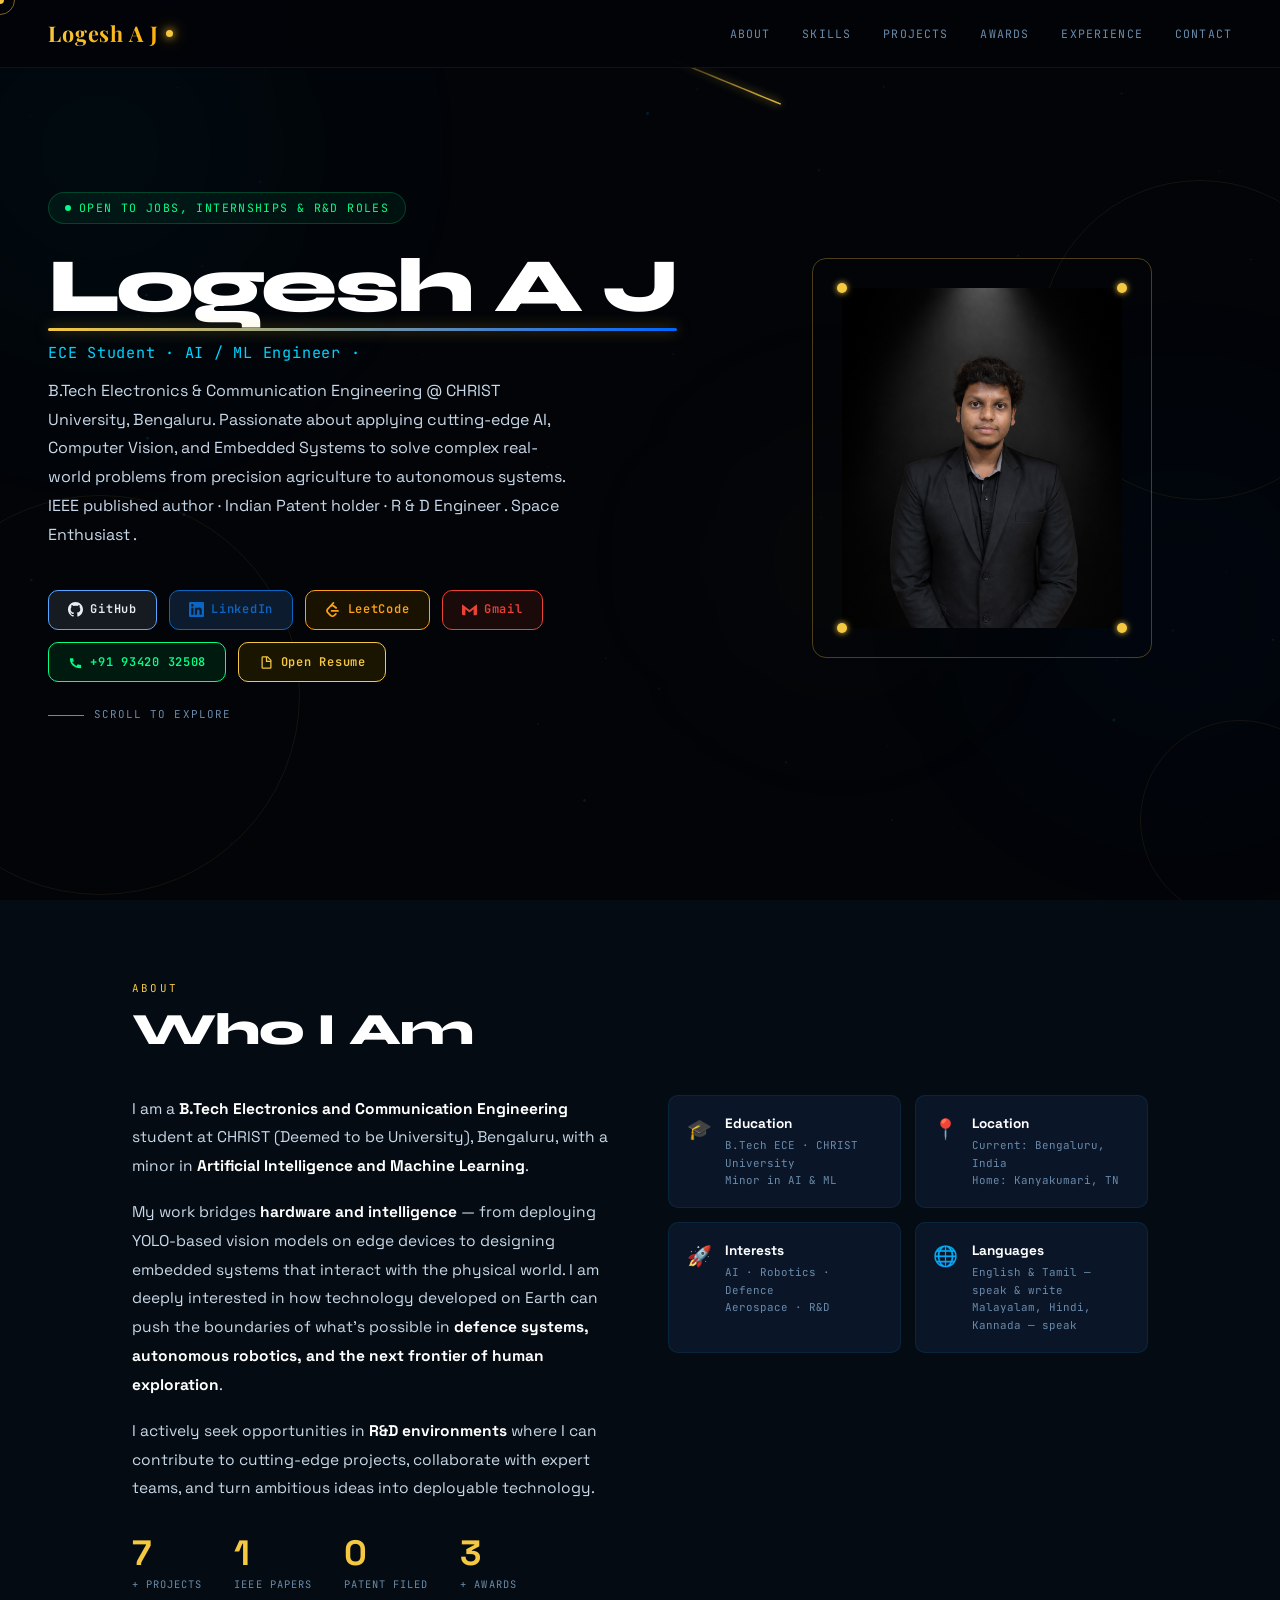
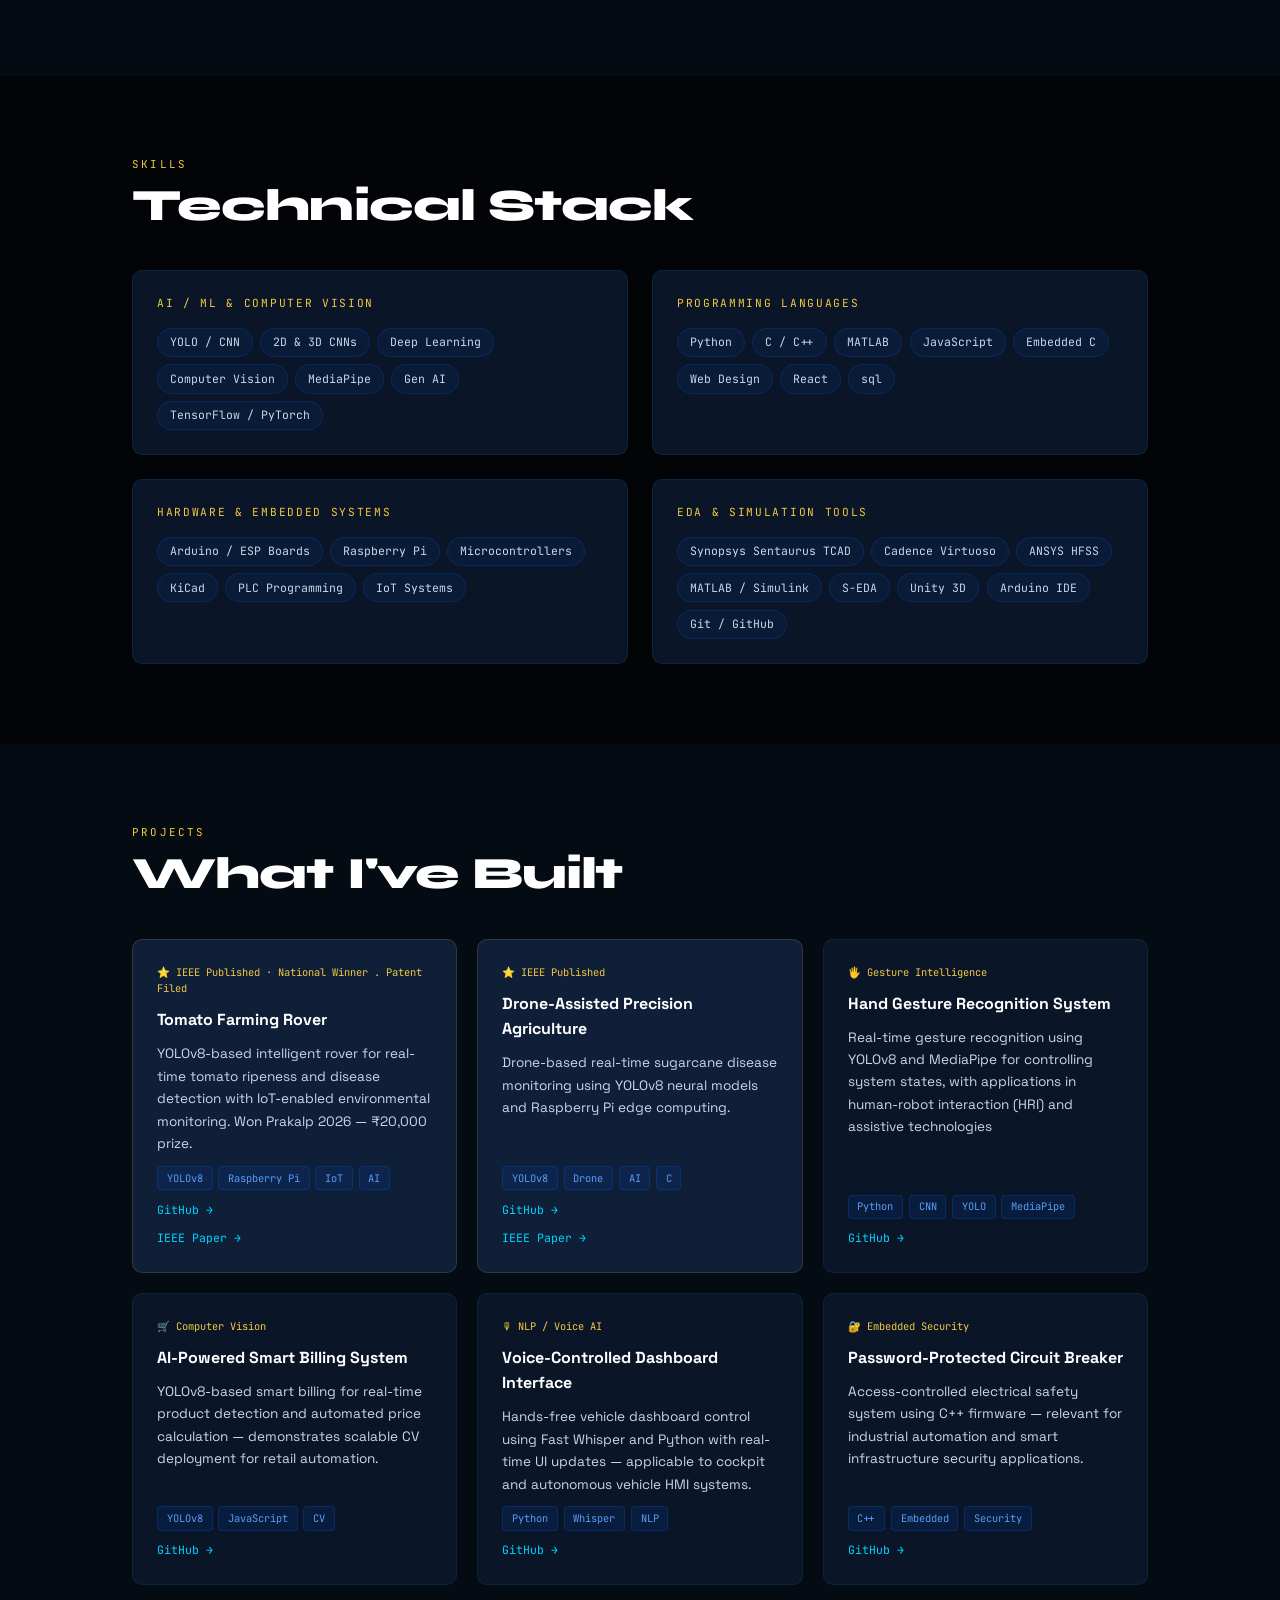
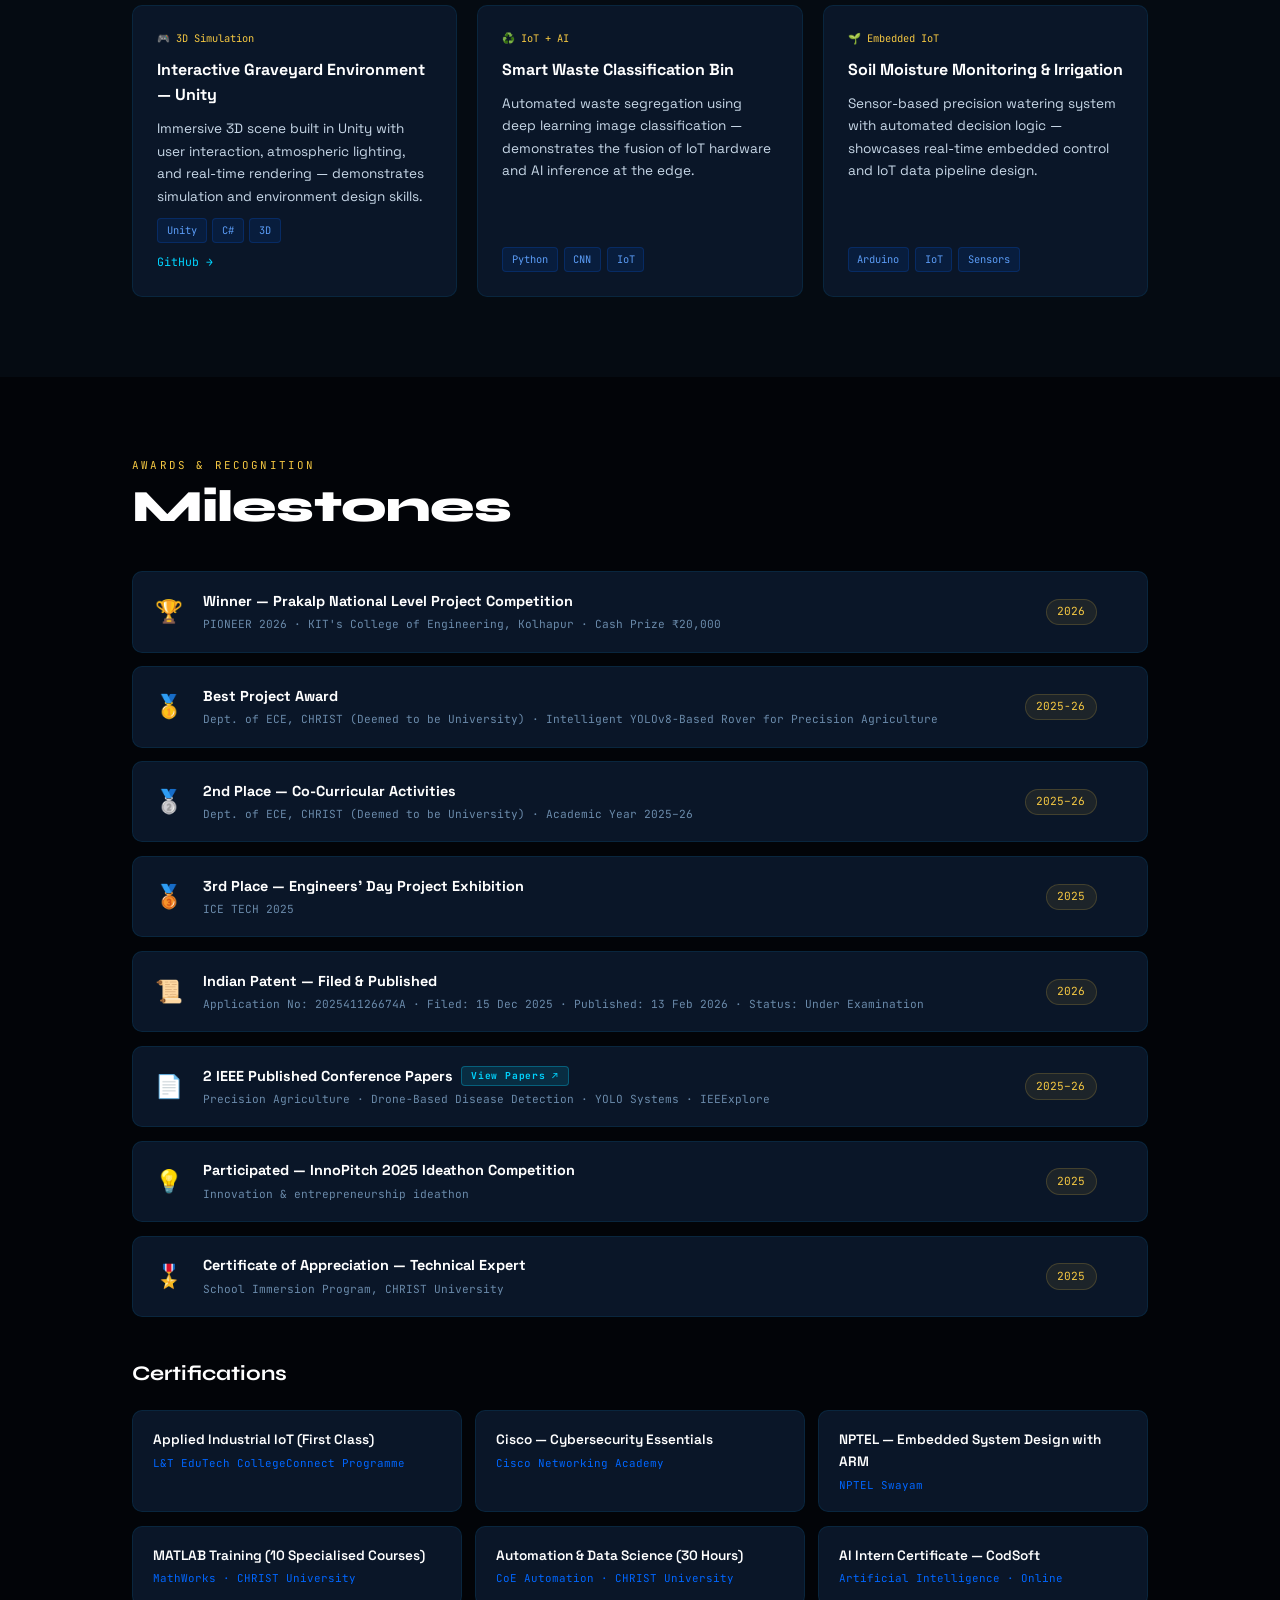
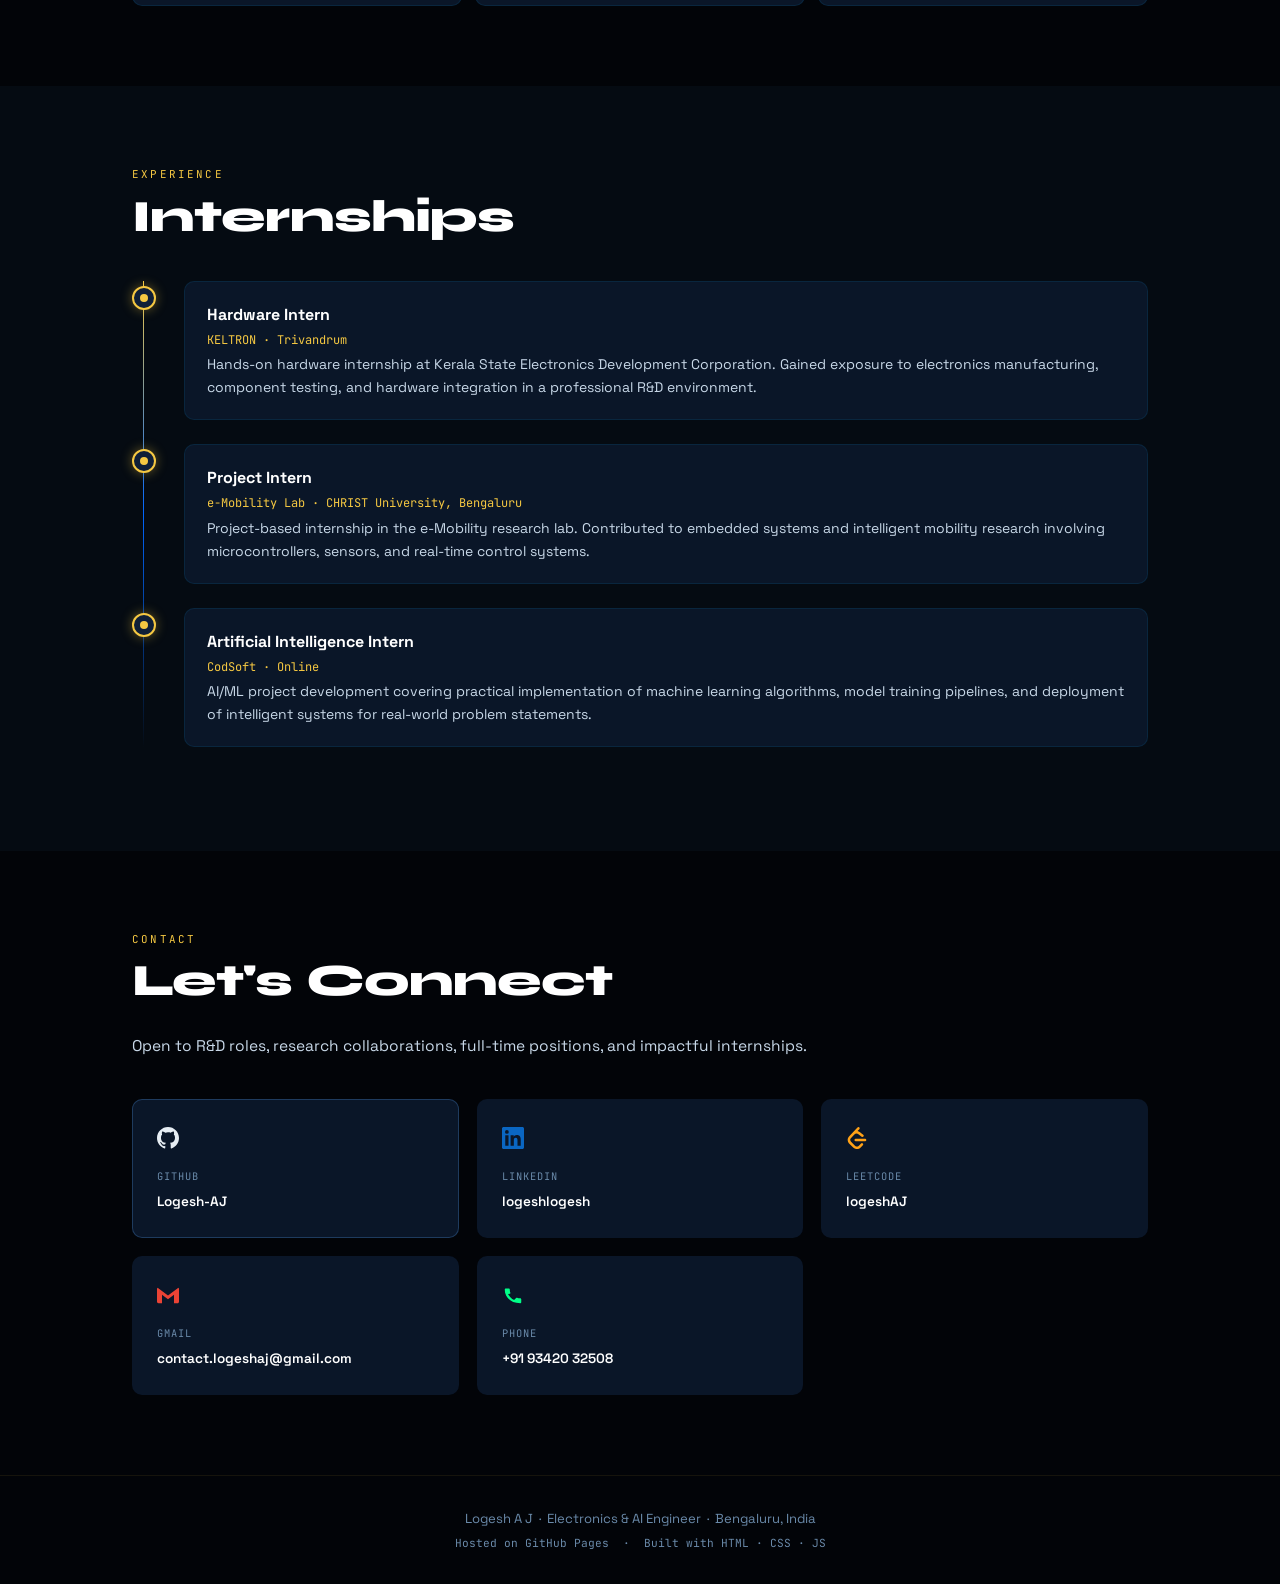
==== portfolio/index.html @ d67936a2 "Add files via upload" ====
<!DOCTYPE html>
<html lang="en">
<head>
  <meta charset="UTF-8" />
  <meta name="viewport" content="width=device-width, initial-scale=1.0"/>
  <title>Logesh A J — ECE &amp; AI Engineer</title>
  <meta name="description" content="Portfolio of Logesh A J — ECE Student, AI/ML Engineer, IEEE Published Author, Patent Holder. Specialising in Computer Vision, Edge AI, Embedded Systems, and R&D.">

  <!-- Fonts -->
  <link rel="preconnect" href="https://fonts.googleapis.com">
  <link href="https://fonts.googleapis.com/css2?family=Playfair+Display:wght@700;800&family=Syne:wght@400;600;700;800;900&family=Space+Grotesk:wght@300;400;500;600;700&family=JetBrains+Mono:wght@400;500;700&display=swap" rel="stylesheet">

  <!-- Stylesheet -->
  <link rel="stylesheet" href="css/style.css">
</head>
<body>

<!-- Scroll Progress -->
<div id="scrollBar"></div>

<!-- Custom cursor -->
<div class="cursor" id="cur"></div>
<div class="cursor-ring" id="ring"></div>

<!-- Ambient star canvas -->
<canvas id="starCanvas"></canvas>
<!-- Network particle canvas -->
<canvas id="bgCanvas"></canvas>

<!-- Floating glow orbs -->
<div class="glow-orb orb-1"></div>
<div class="glow-orb orb-2"></div>
<div class="glow-orb orb-3"></div>

<!-- ============================================================
     IEEE PAPERS MODAL
     ============================================================ -->
<div class="modal-overlay" id="ieeeModal" role="dialog" aria-modal="true">
  <div class="modal-box">
    <div class="modal-header">
      <span class="modal-title">📄 IEEE Conference Papers</span>
      <button class="modal-close" id="modalClose" aria-label="Close">✕</button>
    </div>

    <a class="paper-card" href="https://ieeexplore.ieee.org/document/11416660" target="_blank" rel="noopener">
      <div class="paper-num">Paper 01 · 2026 · IEEE Conference</div>
      <div class="paper-name">Intelligent YOLOv8-Based Rover for Precision Agriculture: Tomato Ripeness and Disease Detection</div>
      <div class="paper-link">ieeexplore.ieee.org/document/11416660</div>
    </a>

    <a class="paper-card" href="https://ieeexplore.ieee.org/document/11296538/" target="_blank" rel="noopener">
      <div class="paper-num">Paper 02 · 2025 · IEEE Conference</div>
      <div class="paper-name">Precision Farming on Sugarcane: Drone-Based Disease Detection Using YOLOv8 Neural Models</div>
      <div class="paper-link">ieeexplore.ieee.org/document/11296538</div>
    </a>
  </div>
</div>

<!-- ============================================================
     NAVBAR
     ============================================================ -->
<nav class="nav" id="nav">
  <!-- Playfair Display logo with gold shimmer -->
  <div class="nav-brand">
    Logesh A J<span class="brand-dot"></span>
  </div>

  <ul class="nav-links" id="navLinks">
    <li><a href="#about">About</a></li>
    <li><a href="#skills">Skills</a></li>
    <li><a href="#projects">Projects</a></li>
    <li><a href="#achievements">Awards</a></li>
    <li><a href="#experience">Experience</a></li>
    <li><a href="#contact">Contact</a></li>
  </ul>

  <div class="hamburger" id="burger">
    <span></span><span></span><span></span>
  </div>
</nav>

<!-- ============================================================
     HERO  (no blank space — padding-top matches nav height)
     ============================================================ -->
<section class="hero" id="home">
  <div class="hero-content">

    <!-- Status: Jobs & Internships + R&D interest -->
    <div class="status-badge rv">
      <div class="status-dot"></div>
      Open to Jobs, Internships &amp; R&amp;D Roles
    </div>

    <h1 class="hero-name rv d1">
      <span class="hero-name-wrap">Logesh A J</span>
    </h1>

    <!-- Typing animation -->
    <div class="hero-title rv d2" id="heroTyped">ECE Student &nbsp;·&nbsp; AI / ML Engineer &nbsp;·&nbsp; Embedded Systems</div>

    <p class="hero-sub rv d2">
      B.Tech Electronics &amp; Communication Engineering @ CHRIST University, Bengaluru.
      Passionate about applying cutting-edge AI, Computer Vision, and Embedded Systems
      to solve complex real-world problems from precision agriculture to autonomous systems.
      IEEE published author · Indian Patent holder · R &amp D Engineer . Space Enthusiast .
    </p>

    <div class="hero-btns rv d3">
      <!-- GitHub -->
      <a href="https://github.com/Logesh-AJ" target="_blank" class="social-btn btn-github">
        <svg width="15" height="15" fill="currentColor" viewBox="0 0 24 24"><path d="M12 0C5.37 0 0 5.37 0 12c0 5.3 3.44 9.8 8.2 11.38.6.1.82-.26.82-.58v-2.04c-3.34.72-4.04-1.61-4.04-1.61-.55-1.39-1.34-1.76-1.34-1.76-1.09-.74.08-.73.08-.73 1.2.08 1.84 1.24 1.84 1.24 1.07 1.83 2.8 1.3 3.48 1 .11-.78.42-1.31.76-1.61-2.67-.3-5.47-1.33-5.47-5.93 0-1.31.47-2.38 1.24-3.22-.12-.3-.54-1.52.12-3.17 0 0 1.01-.32 3.3 1.23a11.5 11.5 0 0 1 3-.4c1.02 0 2.04.14 3 .4 2.28-1.55 3.29-1.23 3.29-1.23.66 1.65.24 2.87.12 3.17.77.84 1.24 1.91 1.24 3.22 0 4.61-2.81 5.63-5.48 5.92.43.37.81 1.1.81 2.22v3.29c0 .32.22.69.83.57C20.57 21.8 24 17.3 24 12c0-6.63-5.37-12-12-12z"/></svg>
        GitHub
      </a>
      <!-- LinkedIn -->
      <a href="https://www.linkedin.com/in/logeshlogesh/" target="_blank" class="social-btn btn-linkedin">
        <svg width="15" height="15" fill="currentColor" viewBox="0 0 24 24"><path d="M20.45 20.45h-3.55v-5.57c0-1.33-.03-3.04-1.85-3.04-1.85 0-2.14 1.45-2.14 2.94v5.67H9.36V9h3.41v1.56h.05c.47-.9 1.63-1.85 3.36-1.85 3.59 0 4.26 2.37 4.26 5.45v6.29zM5.34 7.43a2.06 2.06 0 1 1 0-4.12 2.06 2.06 0 0 1 0 4.12zm1.78 13.02H3.56V9h3.56v11.45zM22.22 0H1.77C.79 0 0 .77 0 1.73v20.54C0 23.23.79 24 1.77 24h20.45c.98 0 1.78-.77 1.78-1.73V1.73C24 .77 23.2 0 22.22 0z"/></svg>
        LinkedIn
      </a>
      <!-- LeetCode -->
      <a href="https://leetcode.com/u/logeshAJ/" target="_blank" class="social-btn btn-leetcode">
        <svg width="15" height="15" fill="currentColor" viewBox="0 0 24 24"><path d="M13.483 0a1.374 1.374 0 0 0-.961.438L7.116 6.226l-3.854 4.126a5.266 5.266 0 0 0-1.209 2.104 5.35 5.35 0 0 0-.125.513 5.527 5.527 0 0 0 .062 2.362 5.83 5.83 0 0 0 .349 1.017 5.938 5.938 0 0 0 1.271 1.818l4.277 4.193.039.038c2.248 2.165 5.852 2.133 8.063-.074l2.396-2.392c.54-.54.54-1.414.003-1.955a1.378 1.378 0 0 0-1.951-.003l-2.396 2.392a3.021 3.021 0 0 1-4.205.038l-.02-.019-4.276-4.193c-.652-.64-.972-1.469-.948-2.263a2.68 2.68 0 0 1 .066-.523 2.545 2.545 0 0 1 .619-1.164L9.13 8.114c1.058-1.134 3.204-1.27 4.43-.278l3.501 2.831c.593.48 1.461.387 1.94-.207a1.384 1.384 0 0 0-.207-1.943l-3.5-2.831c-.8-.647-1.766-1.045-2.774-1.202l2.015-2.158A1.384 1.384 0 0 0 13.483 0zm-2.866 12.815a1.38 1.38 0 0 0-1.38 1.382 1.38 1.38 0 0 0 1.38 1.382H20.79a1.38 1.38 0 0 0 1.38-1.382 1.38 1.38 0 0 0-1.38-1.382z"/></svg>
        LeetCode
      </a>
      <!-- Gmail — opens compose with email pre-filled in TO -->
      <a href="https://mail.google.com/mail/?view=cm&to=contact.logeshaj@gmail.com" target="_blank" class="social-btn btn-gmail">
        <svg width="15" height="15" fill="currentColor" viewBox="0 0 24 24"><path d="M24 5.457v13.909c0 .904-.732 1.636-1.636 1.636h-3.819V11.73L12 16.64l-6.545-4.91v9.273H1.636A1.636 1.636 0 0 1 0 19.366V5.457c0-.54.273-1.01.682-1.29L12 12.64l11.318-8.473c.41.28.682.75.682 1.29z"/></svg>
        Gmail
      </a>
      <!-- Phone -->
      <a href="tel:+919342032508" class="social-btn btn-phone">
        <svg width="15" height="15" fill="currentColor" viewBox="0 0 24 24"><path d="M6.6 10.8c1.4 2.8 3.8 5.1 6.6 6.6l2.2-2.2c.3-.3.7-.4 1-.2 1.1.4 2.3.6 3.6.6.6 0 1 .4 1 1V20c0 .6-.4 1-1 1C9.6 21 3 14.4 3 6c0-.6.4-1 1-1h3.5c.6 0 1 .4 1 1 0 1.3.2 2.5.6 3.6.1.3 0 .7-.2 1L6.6 10.8z"/></svg>
        +91 93420 32508
      </a>
      <!-- Resume PDF -->
      <a href="assets/Logesh_resume.pdf" target="_blank" class="social-btn btn-resume">
        <svg width="15" height="15" fill="currentColor" viewBox="0 0 24 24"><path d="M14 2H6a2 2 0 0 0-2 2v16a2 2 0 0 0 2 2h12a2 2 0 0 0 2-2V8l-6-6zm-1 1.5L18.5 9H13V3.5zM6 20V4h5v7h7v9H6z"/></svg>
        Open Resume
      </a>
    </div>

    <div class="scroll-hint rv d4">
      <div class="scroll-line"></div>
      <span>Scroll to explore</span>
    </div>
  </div>

  <!-- ── Profile Photo — properly aligned, object-position top ── -->
  <div class="hero-image rv d2">
    <div class="photo-wrap">
      <!--
        Place your photo at: assets/profile.png
        The photo will be vertically centred from the top to show face
      -->
      <img src="assets/profile.png" alt="Logesh A J"
           onerror="this.parentElement.innerHTML='<div style=\'width:100%;height:100%;border-radius:10px;background:#0a1628;display:flex;flex-direction:column;align-items:center;justify-content:center;gap:.75rem;border:1px dashed rgba(245,200,66,.2)\'><span style=\'font-size:3rem\'>👤</span><span style=\'font-family:monospace;font-size:.7rem;color:#6a8aaa;text-align:center;padding:0 1rem\'>Add photo as<br/>assets/profile.png</span></div>'"/>
      <div class="photo-border"></div>
      <div class="photo-corner pc-tl"></div>
      <div class="photo-corner pc-tr"></div>
      <div class="photo-corner pc-bl"></div>
      <div class="photo-corner pc-br"></div>
    </div>
  </div>
</section>

<!-- ============================================================
     ABOUT
     ============================================================ -->
<section class="section alt" id="about">
  <div class="container">
    <div class="sec-label">About</div>
    <h2 class="sec-title rv">Who I Am</h2>
    <div class="about-grid">
      <div class="about-text rv d1">
        <p>
          I am a <strong>B.Tech Electronics and Communication Engineering</strong> student
          at CHRIST (Deemed to be University), Bengaluru, with a minor in
          <strong>Artificial Intelligence and Machine Learning</strong>.
        </p>
        <p>
          My work bridges <strong>hardware and intelligence</strong> — from deploying YOLO-based
          vision models on edge devices to designing embedded systems that interact with the
          physical world. I am deeply interested in how technology developed on Earth
          can push the boundaries of what's possible in <strong>defence systems, autonomous robotics,
          and the next frontier of human exploration</strong>.
        </p>
        <p>
          I actively seek opportunities in <strong>R&amp;D environments</strong> where I can
          contribute to cutting-edge projects, collaborate with expert teams, and turn ambitious
          ideas into deployable technology.
        </p>
        <div class="stats-row">
          <div class="stat-box"><span class="stat-num" data-t="10">0</span><span class="stat-lbl">+ Projects</span></div>
          <div class="stat-box"><span class="stat-num" data-t="2">0</span><span class="stat-lbl">IEEE Papers</span></div>
          <div class="stat-box"><span class="stat-num" data-t="1">0</span><span class="stat-lbl">Patent Filed</span></div>
          <div class="stat-box"><span class="stat-num" data-t="5">0</span><span class="stat-lbl">+ Awards</span></div>
        </div>
      </div>
      <div class="info-cards rv d2">
        <div class="icard">
          <div class="icard-icon">🎓</div>
          <div>
            <div class="icard-title">Education</div>
            <div class="icard-sub">B.Tech ECE · CHRIST University</div>
            <div class="icard-sub">Minor in AI &amp; ML</div>
          </div>
        </div>
        <div class="icard">
          <div class="icard-icon">📍</div>
          <div>
            <div class="icard-title">Location</div>
            <div class="icard-sub">Current: Bengaluru, India</div>
            <div class="icard-sub">Home: Kanyakumari, TN</div>
          </div>
        </div>
        <div class="icard">
          <div class="icard-icon">🚀</div>
          <div>
            <div class="icard-title">Interests</div>
            <div class="icard-sub">AI · Robotics · Defence</div>
            <div class="icard-sub">Aerospace · R&amp;D</div>
          </div>
        </div>
        <div class="icard">
          <div class="icard-icon">🌐</div>
          <div>
            <div class="icard-title">Languages</div>
            <div class="icard-sub">English &amp; Tamil — speak &amp; write</div>
            <div class="icard-sub">Malayalam, Hindi, Kannada — speak</div>
          </div>
        </div>
      </div>
    </div>
  </div>
</section>

<!-- ============================================================
     SKILLS
     ============================================================ -->
<section class="section" id="skills">
  <div class="container">
    <div class="sec-label">Skills</div>
    <h2 class="sec-title rv">Technical Stack</h2>
    <div class="skills-grid">
      <div class="skill-box rv d1">
        <div class="skill-box-title">AI / ML &amp; Computer Vision</div>
        <div class="tags">
          <span class="tag">YOLO / CNN</span>
          <span class="tag">2D &amp; 3D CNNs</span>
          <span class="tag">Deep Learning</span>
          <span class="tag">Computer Vision</span>
          <span class="tag">MediaPipe</span>
          <span class="tag">Gen AI</span>
          <span class="tag">TensorFlow / PyTorch</span>
        </div>
      </div>
      <div class="skill-box rv d2">
        <div class="skill-box-title">Programming Languages</div>
        <div class="tags">
          <span class="tag">Python</span>
          <span class="tag">C / C++</span>
          <span class="tag">MATLAB</span>
          <span class="tag">JavaScript</span>
          <span class="tag">Embedded C</span>
          <span class="tag">Web Design</span>
          <span class="tag">React</span>
          <span class="tag">sql</span>
        </div>
      </div>
      <div class="skill-box rv d3">
        <div class="skill-box-title">Hardware &amp; Embedded Systems</div>
        <div class="tags">
          <span class="tag">Arduino / ESP Boards</span>
          <span class="tag">Raspberry Pi</span>
          <span class="tag">Microcontrollers</span>
          <span class="tag">KiCad</span>
          <span class="tag">PLC Programming</span>
          <span class="tag">IoT Systems</span>
        </div>
      </div>
      <div class="skill-box rv d4">
        <div class="skill-box-title">EDA &amp; Simulation Tools</div>
        <div class="tags">
          <span class="tag">Synopsys Sentaurus TCAD</span>
          <span class="tag">Cadence Virtuoso</span>
          <span class="tag">ANSYS HFSS</span>
          <span class="tag">MATLAB / Simulink</span>
          <span class="tag">S-EDA</span>
          <span class="tag">Unity 3D</span>
          <span class="tag">Arduino IDE</span>
          <span class="tag">Git / GitHub</span>
        </div>
      </div>
    </div>
  </div>
</section>

<!-- ============================================================
     PROJECTS
     ============================================================ -->
<section class="section alt" id="projects">
  <div class="container">
    <div class="sec-label">Projects</div>
    <h2 class="sec-title rv">What I've Built</h2>
    <div class="projects-grid">

      <!-- P1 -->
      <div class="pcard featured rv d1">
        <div class="pbadge">⭐ IEEE Published · National Winner . Patent Filed</div>
        <h3>Tomato Farming Rover</h3>
        <p>YOLOv8-based intelligent rover for real-time tomato ripeness and disease detection with IoT-enabled environmental monitoring. Won Prakalp 2026 — ₹20,000 prize.</p>
        <div class="ptags"><span>YOLOv8</span><span>Raspberry Pi</span><span>IoT</span><span>AI</span></div>
        <a href="https://github.com/Logesh-AJ/Tomato-Farming-Rover" target="_blank" class="plink">GitHub →</a>
        <a href="https://ieeexplore.ieee.org/document/11416660" target="_blank" class="plink">IEEE Paper →</a>
      </div>

      <!-- P2 -->
      <div class="pcard featured rv d2">
        <div class="pbadge">⭐ IEEE Published </div>
        <h3>Drone-Assisted Precision Agriculture</h3>
        <p>Drone-based real-time sugarcane disease monitoring using YOLOv8 neural models and Raspberry Pi edge computing. </p>
        <div class="ptags"><span>YOLOv8</span><span>Drone</span><span>AI</span><span>C</span></div>
        <a href="https://github.com/Logesh-AJ/Drone-Assisted-Precision-Agriculture-System" target="_blank" class="plink">GitHub →</a>
        <a href="https://ieeexplore.ieee.org/document/11296538/" target="_blank" class="plink">IEEE Paper →</a>
      </div>

      <!-- P3 -->
      <div class="pcard rv d3">
        <div class="pbadge">🖐 Gesture Intelligence</div>
        <h3>Hand Gesture Recognition System</h3>
        <p>Real-time gesture recognition using YOLOv8 and MediaPipe for controlling system states, with applications in human-robot interaction (HRI) and assistive technologies</p>
        <div class="ptags"><span>Python</span><span>CNN</span><span>YOLO</span><span>MediaPipe</span></div>
        <a href="https://github.com/Logesh-AJ/hand-gesture-yolo-raspberrypi" target="_blank" class="plink">GitHub →</a>
      </div>

      <!-- P4 -->
      <div class="pcard rv d1">
        <div class="pbadge">🛒 Computer Vision</div>
        <h3>AI-Powered Smart Billing System</h3>
        <p>YOLOv8-based smart billing for real-time product detection and automated price calculation — demonstrates scalable CV deployment for retail automation.</p>
        <div class="ptags"><span>YOLOv8</span><span>JavaScript</span><span>CV</span></div>
        <a href="https://github.com/Logesh-AJ/Computer-Vision-Based-Automated-Billing-System" target="_blank" class="plink">GitHub →</a>
      </div>

      <!-- P5 -->
      <div class="pcard rv d2">
        <div class="pbadge">🎙 NLP / Voice AI</div>
        <h3>Voice-Controlled Dashboard Interface</h3>
        <p>Hands-free vehicle dashboard control using Fast Whisper and Python with real-time UI updates — applicable to cockpit and autonomous vehicle HMI systems.</p>
        <div class="ptags"><span>Python</span><span>Whisper</span><span>NLP</span></div>
        <a href="https://github.com/Logesh-AJ/Voice-Controlled-Dashboard-Interface" target="_blank" class="plink">GitHub →</a>
      </div>

      <!-- P6 -->
      <div class="pcard rv d3">
        <div class="pbadge">🔐 Embedded Security</div>
        <h3>Password-Protected Circuit Breaker</h3>
        <p>Access-controlled electrical safety system using C++ firmware — relevant for industrial automation and smart infrastructure security applications.</p>
        <div class="ptags"><span>C++</span><span>Embedded</span><span>Security</span></div>
        <a href="https://github.com/Logesh-AJ/Password-Protected-Circuit-Breaker" target="_blank" class="plink">GitHub →</a>
      </div>
            <!-- P7 -->
            <div class="pcard rv d3">
              <div class="pbadge">🎮 3D Simulation</div>
              <h3>Interactive Graveyard Environment — Unity</h3>
              <p>Immersive 3D scene built in Unity with user interaction, atmospheric lighting, and real-time rendering —
                demonstrates simulation and environment design skills.</p>
              <div class="ptags"><span>Unity</span><span>C#</span><span>3D</span></div>
              <a href="https://github.com/Logesh-AJ/Interactive-Graveyard-Environment-in-Unity" target="_blank" class="plink">GitHub
                →</a>
            </div>

      <!-- P8 -->
      <div class="pcard rv d1">
        <div class="pbadge">♻️ IoT + AI</div>
        <h3>Smart Waste Classification Bin</h3>
        <p>Automated waste segregation using deep learning image classification — demonstrates the fusion of IoT hardware and AI inference at the edge.</p>
        <div class="ptags"><span>Python</span><span>CNN</span><span>IoT</span></div>
      </div>

      <!-- P9 -->
      <div class="pcard rv d2">
        <div class="pbadge">🌱 Embedded IoT</div>
        <h3>Soil Moisture Monitoring &amp; Irrigation</h3>
        <p>Sensor-based precision watering system with automated decision logic — showcases real-time embedded control and IoT data pipeline design.</p>
        <div class="ptags"><span>Arduino</span><span>IoT</span><span>Sensors</span></div>
      </div>



    </div>
  </div>
</section>

<!-- ============================================================
     ACHIEVEMENTS
     ============================================================ -->
<section class="section" id="achievements">
  <div class="container">
    <div class="sec-label">Awards &amp; Recognition</div>
    <h2 class="sec-title rv">Milestones</h2>
    <div class="ach-list">

      <!-- 1 -->
      <a class="ach-item rv d1"
         href="https://github.com/Logesh-AJ/Certificates-/tree/main/A-prakalp-%20Winner%20(national_level_project_expo)"
         target="_blank">
        <div class="ach-icon">🏆</div>
        <div class="ach-body">
          <div class="ach-title">Winner — Prakalp National Level Project Competition</div>
          <div class="ach-sub">PIONEER 2026 · KIT's College of Engineering, Kolhapur · Cash Prize ₹20,000</div>
        </div>
        <div class="ach-year">2026</div>
        <div class="ach-arrow">↗</div>
      </a>

      <!-- 2 -->
      <a class="ach-item rv d2"
         href="https://github.com/Logesh-AJ/Certificates-/tree/main/Awards"
         target="_blank">
        <div class="ach-icon">🥇</div>
        <div class="ach-body">
          <div class="ach-title">Best Project Award</div>
          <div class="ach-sub">Dept. of ECE, CHRIST (Deemed to be University) · Intelligent YOLOv8-Based Rover for Precision Agriculture</div>
        </div>
        <div class="ach-year">2025-26</div>
        <div class="ach-arrow">↗</div>
      </a>

      <!-- 3 -->
      <a class="ach-item rv d3"
         href="https://github.com/Logesh-AJ/Certificates-/tree/main/Awards"
         target="_blank">
        <div class="ach-icon">🥈</div>
        <div class="ach-body">
          <div class="ach-title">2nd Place — Co-Curricular Activities</div>
          <div class="ach-sub">Dept. of ECE, CHRIST (Deemed to be University) · Academic Year 2025–26</div>
        </div>
        <div class="ach-year">2025–26</div>
        <div class="ach-arrow">↗</div>
      </a>

      <!-- 4 -->
      <a class="ach-item rv d4"
         href="https://github.com/Logesh-AJ/Certificates-/tree/main/participation"
         target="_blank">
        <div class="ach-icon">🥉</div>
        <div class="ach-body">
          <div class="ach-title">3rd Place — Engineers' Day Project Exhibition</div>
          <div class="ach-sub">ICE TECH 2025</div>
        </div>
        <div class="ach-year">2025</div>
        <div class="ach-arrow">↗</div>
      </a>

      <!-- 5: Patent -->
      <a class="ach-item rv d1"
         href="https://github.com/Logesh-AJ/Certificates-/tree/main/patent"
         target="_blank">
        <div class="ach-icon">📜</div>
        <div class="ach-body">
          <div class="ach-title">Indian Patent — Filed &amp; Published</div>
          <div class="ach-sub">Application No: 202541126674A · Filed: 15 Dec 2025 · Published: 13 Feb 2026 · Status: Under Examination</div>
        </div>
        <div class="ach-year">2026</div>
        <div class="ach-arrow">↗</div>
      </a>

      <!-- 6: IEEE — popup trigger -->
      <div class="ach-item ieee-trigger rv d2" id="ieeTrigger" tabindex="0" role="button">
        <div class="ach-icon">📄</div>
        <div class="ach-body">
          <div class="ach-title">
            2 IEEE Published Conference Papers
            <span class="ieee-badge">View Papers ↗</span>
          </div>
          <div class="ach-sub">Precision Agriculture · Drone-Based Disease Detection · YOLO Systems · IEEExplore</div>
        </div>
        <div class="ach-year">2025–26</div>
        <div class="ach-arrow">↗</div>
      </div>

      <!-- 7 -->
      <a class="ach-item rv d3"
         href="https://github.com/Logesh-AJ/Certificates-/tree/main/participation"
         target="_blank">
        <div class="ach-icon">💡</div>
        <div class="ach-body">
          <div class="ach-title">Participated — InnoPitch 2025 Ideathon Competition</div>
          <div class="ach-sub">Innovation &amp; entrepreneurship ideathon</div>
        </div>
        <div class="ach-year">2025</div>
        <div class="ach-arrow">↗</div>
      </a>

      <!-- 8 -->
      <a class="ach-item rv d4"
         href="https://github.com/Logesh-AJ/Certificates-/tree/main/volunteering"
         target="_blank">
        <div class="ach-icon">🎖️</div>
        <div class="ach-body">
          <div class="ach-title">Certificate of Appreciation — Technical Expert</div>
          <div class="ach-sub">School Immersion Program, CHRIST University</div>
        </div>
        <div class="ach-year">2025</div>
        <div class="ach-arrow">↗</div>
      </a>

    </div><!-- /ach-list -->

    <!-- ── Certifications ── -->
    <div class="sub-h rv">Certifications</div>
    <div class="cert-grid">

      <a class="cert-card rv d1"
         href="https://github.com/Logesh-AJ/Certificates-/tree/main/courses"
         target="_blank">
        Applied Industrial IoT (First Class)
        <span>L&amp;T EduTech CollegeConnect Programme</span>
      </a>

      <a class="cert-card rv d2"
         href="https://github.com/Logesh-AJ/Certificates-/tree/main/courses"
         target="_blank">
        Cisco — Cybersecurity Essentials
        <span>Cisco Networking Academy</span>
      </a>

      <a class="cert-card rv d3"
         href="https://github.com/Logesh-AJ/Certificates-/tree/main/courses"
         target="_blank">
        NPTEL — Embedded System Design with ARM
        <span>NPTEL Swayam</span>
      </a>

      <a class="cert-card rv d1"
         href="https://github.com/Logesh-AJ/Certificates-/tree/main/matlab"
         target="_blank">
        MATLAB Training (10 Specialised Courses)
        <span>MathWorks · CHRIST University</span>
      </a>

      <a class="cert-card rv d2"
         href="https://github.com/Logesh-AJ/Certificates-/tree/main/courses"
         target="_blank">
        Automation &amp; Data Science (30 Hours)
        <span>CoE Automation · CHRIST University</span>
      </a>

      <a class="cert-card rv d3"
         href="https://github.com/Logesh-AJ/Certificates-/tree/main/internships"
         target="_blank">
        AI Intern Certificate — CodSoft
        <span>Artificial Intelligence · Online</span>
      </a>

    </div>
  </div>
</section>

<!-- ============================================================
     EXPERIENCE
     ============================================================ -->
<section class="section alt" id="experience">
  <div class="container">
    <div class="sec-label">Experience</div>
    <h2 class="sec-title rv">Internships</h2>
    <div class="timeline">

      <!-- Internship 1: KELTRON — from resume -->
      <div class="tl-item rv d1">
        <div class="tl-dot-col"><div class="tl-dot"><div class="tl-dot-inner"></div></div></div>
        <div class="tl-body">
          <div class="tl-title">Hardware Intern</div>
          <div class="tl-org">KELTRON · Trivandrum</div>
          <div class="tl-desc">Hands-on hardware internship at Kerala State Electronics Development Corporation. Gained exposure to electronics manufacturing, component testing, and hardware integration in a professional R&amp;D environment.</div>
        </div>
      </div>

      <!-- Internship 2: e-Mobility Lab — from resume -->
      <div class="tl-item rv d2">
        <div class="tl-dot-col"><div class="tl-dot"><div class="tl-dot-inner"></div></div></div>
        <div class="tl-body">
          <div class="tl-title">Project Intern</div>
          <div class="tl-org">e-Mobility Lab · CHRIST University, Bengaluru</div>
          <div class="tl-desc">Project-based internship in the e-Mobility research lab. Contributed to embedded systems and intelligent mobility research involving microcontrollers, sensors, and real-time control systems.</div>
        </div>
      </div>

      <!-- Internship 3: CodSoft — from resume -->
      <div class="tl-item rv d3">
        <div class="tl-dot-col"><div class="tl-dot"><div class="tl-dot-inner"></div></div></div>
        <div class="tl-body">
          <div class="tl-title">Artificial Intelligence Intern</div>
          <div class="tl-org">CodSoft · Online</div>
          <div class="tl-desc">AI/ML project development covering practical implementation of machine learning algorithms, model training pipelines, and deployment of intelligent systems for real-world problem statements.</div>
        </div>
      </div>

    </div>
  </div>
</section>

<!-- ============================================================
     CONTACT
     ============================================================ -->
<section class="section" id="contact">
  <div class="container">
    <div class="sec-label">Contact</div>
    <h2 class="sec-title rv">Let's Connect</h2>
    <p class="contact-sub rv d1">Open to R&amp;D roles, research collaborations, full-time positions, and impactful internships.</p>

    <div class="contact-grid">
      <a class="ccard ccard-github rv d1" href="https://github.com/Logesh-AJ" target="_blank">
        <div class="cc-icon"><svg width="22" height="22" fill="#e6edf3" viewBox="0 0 24 24"><path d="M12 0C5.37 0 0 5.37 0 12c0 5.3 3.44 9.8 8.2 11.38.6.1.82-.26.82-.58v-2.04c-3.34.72-4.04-1.61-4.04-1.61-.55-1.39-1.34-1.76-1.34-1.76-1.09-.74.08-.73.08-.73 1.2.08 1.84 1.24 1.84 1.24 1.07 1.83 2.8 1.3 3.48 1 .11-.78.42-1.31.76-1.61-2.67-.3-5.47-1.33-5.47-5.93 0-1.31.47-2.38 1.24-3.22-.12-.3-.54-1.52.12-3.17 0 0 1.01-.32 3.3 1.23a11.5 11.5 0 0 1 3-.4c1.02 0 2.04.14 3 .4 2.28-1.55 3.29-1.23 3.29-1.23.66 1.65.24 2.87.12 3.17.77.84 1.24 1.91 1.24 3.22 0 4.61-2.81 5.63-5.48 5.92.43.37.81 1.1.81 2.22v3.29c0 .32.22.69.83.57C20.57 21.8 24 17.3 24 12c0-6.63-5.37-12-12-12z"/></svg></div>
        <div class="cc-label">GitHub</div>
        <div class="cc-value">Logesh-AJ</div>
      </a>
      <a class="ccard ccard-linkedin rv d2" href="https://www.linkedin.com/in/logeshlogesh/" target="_blank">
        <div class="cc-icon"><svg width="22" height="22" fill="#0a66c2" viewBox="0 0 24 24"><path d="M20.45 20.45h-3.55v-5.57c0-1.33-.03-3.04-1.85-3.04-1.85 0-2.14 1.45-2.14 2.94v5.67H9.36V9h3.41v1.56h.05c.47-.9 1.63-1.85 3.36-1.85 3.59 0 4.26 2.37 4.26 5.45v6.29zM5.34 7.43a2.06 2.06 0 1 1 0-4.12 2.06 2.06 0 0 1 0 4.12zm1.78 13.02H3.56V9h3.56v11.45zM22.22 0H1.77C.79 0 0 .77 0 1.73v20.54C0 23.23.79 24 1.77 24h20.45c.98 0 1.78-.77 1.78-1.73V1.73C24 .77 23.2 0 22.22 0z"/></svg></div>
        <div class="cc-label">LinkedIn</div>
        <div class="cc-value">logeshlogesh</div>
      </a>
      <a class="ccard ccard-leetcode rv d3" href="https://leetcode.com/u/logeshAJ/" target="_blank">
        <div class="cc-icon"><svg width="22" height="22" fill="#ffa116" viewBox="0 0 24 24"><path d="M13.483 0a1.374 1.374 0 0 0-.961.438L7.116 6.226l-3.854 4.126a5.266 5.266 0 0 0-1.209 2.104 5.35 5.35 0 0 0-.125.513 5.527 5.527 0 0 0 .062 2.362 5.83 5.83 0 0 0 .349 1.017 5.938 5.938 0 0 0 1.271 1.818l4.277 4.193.039.038c2.248 2.165 5.852 2.133 8.063-.074l2.396-2.392c.54-.54.54-1.414.003-1.955a1.378 1.378 0 0 0-1.951-.003l-2.396 2.392a3.021 3.021 0 0 1-4.205.038l-.02-.019-4.276-4.193c-.652-.64-.972-1.469-.948-2.263a2.68 2.68 0 0 1 .066-.523 2.545 2.545 0 0 1 .619-1.164L9.13 8.114c1.058-1.134 3.204-1.27 4.43-.278l3.501 2.831c.593.48 1.461.387 1.94-.207a1.384 1.384 0 0 0-.207-1.943l-3.5-2.831c-.8-.647-1.766-1.045-2.774-1.202l2.015-2.158A1.384 1.384 0 0 0 13.483 0zm-2.866 12.815a1.38 1.38 0 0 0-1.38 1.382 1.38 1.38 0 0 0 1.38 1.382H20.79a1.38 1.38 0 0 0 1.38-1.382 1.38 1.38 0 0 0-1.38-1.382z"/></svg></div>
        <div class="cc-label">LeetCode</div>
        <div class="cc-value">logeshAJ</div>
      </a>
      <!-- Gmail — opens compose tab with TO pre-filled -->
      <a class="ccard ccard-gmail rv d1" href="https://mail.google.com/mail/?view=cm&to=contact.logeshaj@gmail.com" target="_blank">
        <div class="cc-icon"><svg width="22" height="22" fill="#ea4335" viewBox="0 0 24 24"><path d="M24 5.457v13.909c0 .904-.732 1.636-1.636 1.636h-3.819V11.73L12 16.64l-6.545-4.91v9.273H1.636A1.636 1.636 0 0 1 0 19.366V5.457c0-.54.273-1.01.682-1.29L12 12.64l11.318-8.473c.41.28.682.75.682 1.29z"/></svg></div>
        <div class="cc-label">Gmail</div>
        <div class="cc-value">contact.logeshaj@gmail.com</div>
      </a>
      <a class="ccard ccard-phone rv d2" href="tel:+919342032508">
        <div class="cc-icon"><svg width="22" height="22" fill="#00ff88" viewBox="0 0 24 24"><path d="M6.6 10.8c1.4 2.8 3.8 5.1 6.6 6.6l2.2-2.2c.3-.3.7-.4 1-.2 1.1.4 2.3.6 3.6.6.6 0 1 .4 1 1V20c0 .6-.4 1-1 1C9.6 21 3 14.4 3 6c0-.6.4-1 1-1h3.5c.6 0 1 .4 1 1 0 1.3.2 2.5.6 3.6.1.3 0 .7-.2 1L6.6 10.8z"/></svg></div>
        <div class="cc-label">Phone</div>
        <div class="cc-value">+91 93420 32508</div>
      </a>
    </div>
  </div>
</section>

<!-- ============================================================
     FOOTER
     ============================================================ -->
<footer>
  <div class="container">
    <p>Logesh A J &nbsp;·&nbsp; Electronics &amp; AI Engineer &nbsp;·&nbsp; Bengaluru, India</p>
    <p class="f-mono">Hosted on GitHub Pages &nbsp;·&nbsp; Built with HTML · CSS · JS</p>
  </div>
</footer>

<!-- JavaScript -->
<script src="js/main.js"></script>
</body>
</html>
---- portfolio/css/style.css ----
/* ============================================================
   ROOT VARIABLES
   ============================================================ */
:root {
  --bg:         #020408;
  --bg2:        #050b12;
  --surface:    #0a1628;
  --surface2:   #0f1f38;
  --accent:     #00d4ff;
  --accent2:    #0066ff;
  --accent3:    #00ff88;
  --gold:       #f5c842;
  --gold2:      #ffaa00;
  --text:       #ffffff;
  --text-sub:   #c8d8e8;
  --text-muted: #6a8aaa;
  --border:     rgba(0,180,255,0.1);
  --glow:       rgba(0,212,255,0.15);
  --font:       'Space Grotesk', sans-serif;
  --font-logo:  'Playfair Display', serif;
  --mono:       'JetBrains Mono', monospace;
  --radius:     10px;
  --ease:       cubic-bezier(0.4,0,0.2,1);
}

/* ============================================================
   RESET
   ============================================================ */
*, *::before, *::after { box-sizing: border-box; margin: 0; padding: 0; }
html { scroll-behavior: smooth; }
body {
  background: var(--bg);
  color: var(--text);
  font-family: var(--font);
  line-height: 1.6;
  overflow-x: hidden;
  -webkit-font-smoothing: antialiased;
}
a { text-decoration: none; color: inherit; }
img { max-width: 100%; display: block; }

::-webkit-scrollbar { width: 3px; }
::-webkit-scrollbar-track { background: var(--bg); }
::-webkit-scrollbar-thumb { background: linear-gradient(var(--accent), var(--accent2)); border-radius: 2px; }

/* ============================================================
   SCROLL PROGRESS BAR
   ============================================================ */
#scrollBar {
  position: fixed; top: 0; left: 0;
  height: 2px;
  background: linear-gradient(90deg, var(--gold), var(--accent), var(--accent3));
  z-index: 9999; width: 0;
  box-shadow: 0 0 8px rgba(245,200,66,.7);
  transition: width .1s;
}

/* ============================================================
   CUSTOM CURSOR
   ============================================================ */
.cursor {
  width: 8px; height: 8px;
  background: var(--gold);
  border-radius: 50%;
  position: fixed; z-index: 9997;
  pointer-events: none;
  transform: translate(-50%,-50%);
  transition: width .15s, height .15s, background .2s;
  mix-blend-mode: difference;
}
.cursor-ring {
  width: 30px; height: 30px;
  border: 1.5px solid rgba(245,200,66,0.5);
  border-radius: 50%;
  position: fixed; z-index: 9996;
  pointer-events: none;
  transform: translate(-50%,-50%);
  transition: border-color .2s;
}
@media (hover: none) { .cursor, .cursor-ring { display: none; } }

/* ============================================================
   STAR CANVAS (background animation)
   ============================================================ */
#starCanvas {
  position: fixed; inset: 0;
  z-index: 0; pointer-events: none;
}
#bgCanvas {
  position: fixed; inset: 0;
  z-index: 0; pointer-events: none;
  opacity: 0.35;
}

/* ============================================================
   FLOATING ORBS
   ============================================================ */
.glow-orb {
  position: fixed; border-radius: 50%;
  filter: blur(90px); pointer-events: none; z-index: 0;
  transition: transform 1.5s cubic-bezier(.4,0,.2,1);
}
.orb-1 { width: 600px; height: 600px; top: -150px; left: -200px; background: radial-gradient(circle, rgba(0,212,255,.05), transparent 70%); }
.orb-2 { width: 500px; height: 500px; bottom: 5%; right: -150px; background: radial-gradient(circle, rgba(0,102,255,.05), transparent 70%); }
.orb-3 { width: 400px; height: 400px; top: 40%; left: 50%; background: radial-gradient(circle, rgba(245,200,66,.03), transparent 70%); }

/* ============================================================
   NAVBAR
   ============================================================ */
.nav {
  position: fixed; top: 0; left: 0; right: 0;
  z-index: 100;
  display: flex; align-items: center; justify-content: space-between;
  padding: 1rem 3rem;
  background: rgba(2,4,8,0.9);
  backdrop-filter: blur(24px);
  border-bottom: 1px solid rgba(245,200,66,0.08);
  transition: padding .3s var(--ease);
}
.nav.shrunk { padding: .6rem 3rem; }
.nav.shrunk .nav-brand { transform: scale(0.95); }

/* ── LOGO — Playfair Display, gold glitter ── */
.nav-brand {
  font-family: var(--font-logo);
  font-size: 1.35rem;
  font-weight: 700;
  letter-spacing: 0.04em;
  background: linear-gradient(135deg, var(--gold), var(--gold2), #fff8e1, var(--gold));
  background-size: 300% 300%;
  -webkit-background-clip: text;
  -webkit-text-fill-color: transparent;
  background-clip: text;
  animation: goldShimmer 4s ease-in-out infinite;
  display: flex; align-items: center; gap: .45rem;
  transition: transform .3s;
}
.nav-brand .brand-dot {
  display: inline-block;
  width: 7px; height: 7px;
  background: var(--gold);
  border-radius: 50%;
  box-shadow: 0 0 8px var(--gold), 0 0 18px var(--gold2);
  animation: dotPulse 2s ease-in-out infinite;
  -webkit-text-fill-color: initial;
}
@keyframes goldShimmer {
  0%,100% { background-position: 0% 50%; }
  50%      { background-position: 100% 50%; }
}
@keyframes dotPulse {
  0%,100%{ transform: scale(1); box-shadow: 0 0 8px var(--gold); }
  50%    { transform: scale(1.3); box-shadow: 0 0 18px var(--gold), 0 0 30px var(--gold2); }
}

.nav-links { display: flex; gap: 2rem; list-style: none; }
.nav-links a {
  font-family: var(--mono);
  font-size: .72rem; letter-spacing: .1em; text-transform: uppercase;
  color: var(--text-muted);
  transition: color .25s;
  position: relative;
}
.nav-links a::after {
  content: ''; position: absolute; bottom: -3px; left: 0; right: 0;
  height: 1px; background: var(--gold);
  transform: scaleX(0); transform-origin: left;
  transition: transform .25s;
}
.nav-links a:hover, .nav-links a.active { color: var(--gold); }
.nav-links a:hover::after, .nav-links a.active::after { transform: scaleX(1); }

.hamburger { display: none; flex-direction: column; gap: 4px; cursor: pointer; z-index: 102; }
.hamburger span { display: block; width: 22px; height: 2px; background: var(--text); transition: .3s; border-radius: 2px; }
.hamburger.open span:nth-child(1) { transform: rotate(45deg) translate(4px,4px); }
.hamburger.open span:nth-child(2) { opacity: 0; }
.hamburger.open span:nth-child(3) { transform: rotate(-45deg) translate(4px,-4px); }

/* ============================================================
   HERO
   ============================================================ */
.hero {
  min-height: 100vh;
  display: flex; align-items: center;
  padding: 5rem 3rem 4rem;      /* reduced top padding — no blank space */
  position: relative; z-index: 2;
  gap: 4rem;
}
.hero-content { flex: 1; max-width: 620px; }

/* status badge */
.status-badge {
  display: inline-flex; align-items: center; gap: .5rem;
  font-family: var(--mono); font-size: .72rem; letter-spacing: .12em; text-transform: uppercase;
  color: var(--accent3);
  background: rgba(0,255,136,0.06);
  border: 1px solid rgba(0,255,136,0.2);
  padding: .35rem 1rem; border-radius: 999px;
  margin-bottom: 1.5rem;
  animation: badgeFadeIn 1s .3s both;
}
.status-dot { width: 6px; height: 6px; background: var(--accent3); border-radius: 50%; animation: pulse 2s ease-in-out infinite; }
@keyframes pulse { 0%,100%{opacity:1;transform:scale(1)} 50%{opacity:.5;transform:scale(.8)} }
@keyframes badgeFadeIn { from{opacity:0;transform:translateY(-10px)} to{opacity:1;transform:none} }

/* hero name */
.hero-name {
  font-family: 'Syne', sans-serif;
  font-size: clamp(3rem, 6vw, 5.5rem);
  font-weight: 900;
  letter-spacing: -0.03em;
  line-height: 1;
  color: var(--text);
  margin-bottom: 1rem;
  white-space: nowrap;
  animation: nameFadeIn 1s .5s both;
}
@keyframes nameFadeIn { from{opacity:0;transform:translateX(-30px)} to{opacity:1;transform:none} }
.hero-name-wrap { display: inline-block; position: relative; }
.hero-name-wrap::after {
  content: '';
  position: absolute; left: 0; bottom: -6px; right: 0;
  height: 3px;
  background: linear-gradient(90deg, var(--gold), var(--accent2));
  border-radius: 2px;
  box-shadow: 0 0 14px rgba(245,200,66,.5);
  animation: lineExpand 1s 1s both;
  transform-origin: left;
}
@keyframes lineExpand { from{transform:scaleX(0)} to{transform:scaleX(1)} }

.hero-title {
  font-family: var(--mono); font-size: .95rem; color: var(--accent);
  margin-bottom: .75rem; letter-spacing: .05em;
  animation: fadeUp 1s .7s both;
}
.hero-sub {
  font-size: 1rem; color: var(--text-sub); line-height: 1.8;
  margin-bottom: 2.5rem; max-width: 520px;
  animation: fadeUp 1s .9s both;
}
@keyframes fadeUp { from{opacity:0;transform:translateY(16px)} to{opacity:1;transform:none} }

/* social buttons */
.hero-btns { display: flex; gap: .75rem; flex-wrap: wrap; margin-bottom: 1.5rem; animation: fadeUp 1s 1.1s both; }
.social-btn {
  display: inline-flex; align-items: center; gap: .45rem;
  padding: .6rem 1.2rem;
  font-family: var(--mono); font-size: .75rem; font-weight: 600; letter-spacing: .06em;
  border-radius: var(--radius); border: 1.5px solid transparent;
  cursor: pointer; transition: all .25s var(--ease);
  position: relative; overflow: hidden;
}
.social-btn::before {
  content: ''; position: absolute; inset: 0;
  background: var(--btn-glow, rgba(0,212,255,.08));
  opacity: 0; transition: opacity .25s;
}
.social-btn:hover::before { opacity: 1; }
.social-btn:hover { transform: translateY(-2px); box-shadow: 0 6px 20px var(--btn-shadow, rgba(0,212,255,.25)); }

.btn-github   { --btn-glow:rgba(110,118,129,.15); --btn-shadow:rgba(110,118,129,.4); background:#161b22; border-color:#58a6ff; color:#e6edf3; }
.btn-github:hover { border-color:#88c4ff; color:#88c4ff; }
.btn-linkedin { --btn-glow:rgba(10,102,194,.15); --btn-shadow:rgba(10,102,194,.4); background:#0d1b2e; border-color:#0a66c2; color:#0a66c2; }
.btn-linkedin:hover { background:rgba(10,102,194,.15); color:#5dade2; border-color:#5dade2; }
.btn-leetcode { --btn-glow:rgba(255,161,22,.1); --btn-shadow:rgba(255,161,22,.3); background:#1a1200; border-color:#ffa116; color:#ffa116; }
.btn-leetcode:hover { background:rgba(255,161,22,.12); color:#ffd166; border-color:#ffd166; }
.btn-gmail    { --btn-glow:rgba(234,67,53,.1); --btn-shadow:rgba(234,67,53,.3); background:#1a0a0a; border-color:#ea4335; color:#ea4335; }
.btn-gmail:hover { background:rgba(234,67,53,.12); color:#ff7b6e; border-color:#ff7b6e; }
.btn-phone    { --btn-glow:rgba(0,255,136,.1); --btn-shadow:rgba(0,255,136,.3); background:#001a10; border-color:#00ff88; color:#00ff88; }
.btn-phone:hover { background:rgba(0,255,136,.12); color:#6effbe; border-color:#6effbe; }
.btn-resume   { --btn-glow:rgba(245,200,66,.1); --btn-shadow:rgba(245,200,66,.3); background:#1a1500; border-color:var(--gold); color:var(--gold); }
.btn-resume:hover { background:rgba(245,200,66,.1); color:#ffe97a; border-color:#ffe97a; }

/* scroll hint */
.scroll-hint {
  display: flex; align-items: center; gap: .6rem;
  font-family: var(--mono); font-size: .68rem;
  color: var(--text-muted); letter-spacing: .1em; text-transform: uppercase;
  animation: fadeUp 1s 1.3s both;
}
.scroll-line { width: 36px; height: 1px; background: var(--text-muted); position: relative; overflow: hidden; }
.scroll-line::after {
  content: ''; position: absolute; top: 0; left: -100%; width: 100%; height: 100%;
  background: var(--gold); animation: lineSlide 2s ease-in-out infinite;
}
@keyframes lineSlide { 0%{left:-100%} 100%{left:100%} }

/* hero image */
.hero-image { flex-shrink: 0; animation: fadeUp 1s .6s both;margin-left: auto;margin-right: auto; }
.photo-wrap {
  position: relative; width: 280px; height: 340px;
}
.photo-wrap img {
  width: 100%; height: 100%; object-fit: cover; object-position: center top;
  border-radius: var(--radius);
  filter: grayscale(10%);
  transition: filter .3s;
  display: block;
}
.photo-wrap:hover img { filter: grayscale(0%) brightness(1.05); }
.photo-border {
  position: absolute; inset: -30px;
  border: 1.5px solid rgba(245,200,66,.3);
  border-radius: 14px;
  animation: borderGlow 3s ease-in-out infinite alternate;
}
@keyframes borderGlow {
  0%   { box-shadow: 0 0 12px rgba(245,200,66,.1); border-color: rgba(245,200,66,.3); }
  100% { box-shadow: 0 0 35px rgba(245,200,66,.35); border-color: rgba(245,200,66,.7); }
}
.photo-corner {
  position: absolute; width: 10px; height: 10px;
  background: var(--gold); border-radius: 50%;
  box-shadow: 0 0 6px var(--gold);
}
.pc-tl{top:-5px;left:-5px} .pc-tr{top:-5px;right:-5px}
.pc-bl{bottom:-5px;left:-5px} .pc-br{bottom:-5px;right:-5px}

/* ============================================================
   SECTIONS COMMON
   ============================================================ */
.section { padding: 5rem 0; position: relative; z-index: 2; }
.section.alt { background: var(--bg2); }
.container { max-width: 1080px; margin: 0 auto; padding: 0 2rem; }

/* no numbered labels */
.sec-label {
  font-family: var(--mono); font-size: .68rem;
  letter-spacing: .2em; text-transform: uppercase;
  color: var(--gold); margin-bottom: .5rem;
}
.sec-title {
  font-family: 'Syne', sans-serif;
  font-size: clamp(1.8rem,3.5vw,2.8rem);
  font-weight: 800; letter-spacing: -.02em;
  color: var(--text); margin-bottom: 2.5rem; line-height: 1.1;
}

/* ============================================================
   ABOUT
   ============================================================ */
.about-grid { display: grid; grid-template-columns: 1fr 1fr; gap: 3.5rem; align-items: start; }
.about-text p { color: var(--text-sub); margin-bottom: 1.1rem; font-size: .97rem; line-height: 1.85; }
.about-text strong { color: var(--text); }
.stats-row { display: flex; gap: 2rem; margin-top: 2rem; flex-wrap: wrap; }
.stat-box { text-align: left; }
.stat-num { display: block; font-size: 2.2rem; font-weight: 900; color: var(--gold); line-height: 1; }
.stat-lbl { font-family: var(--mono); font-size: .65rem; color: var(--text-muted); text-transform: uppercase; letter-spacing: .1em; }
.info-cards { display: grid; grid-template-columns: 1fr 1fr; gap: .85rem; }
.icard {
  background: var(--surface); border: 1px solid var(--border);
  border-radius: var(--radius); padding: 1.1rem;
  display: flex; gap: .85rem; align-items: flex-start;
  transition: border-color .25s, transform .25s, box-shadow .25s;
}
.icard:hover { border-color: rgba(245,200,66,.3); transform: translateY(-3px); box-shadow: 0 8px 24px rgba(0,0,0,.4); }
.icard-icon { font-size: 1.25rem; flex-shrink: 0; }
.icard-title { font-weight: 700; font-size: .85rem; margin-bottom: .15rem; color: var(--text); }
.icard-sub { font-family: var(--mono); font-size: .68rem; color: var(--text-muted); }

/* ============================================================
   SKILLS
   ============================================================ */
.skills-grid { display: grid; grid-template-columns: repeat(2,1fr); gap: 1.5rem; }
.skill-box {
  background: var(--surface); border: 1px solid var(--border);
  border-radius: var(--radius); padding: 1.5rem;
  transition: border-color .25s, transform .25s;
  position: relative; overflow: hidden;
}
.skill-box::before {
  content: ''; position: absolute; top: 0; left: 0; right: 0; height: 2px;
  background: linear-gradient(90deg, var(--gold), var(--accent2));
  transform: scaleX(0); transform-origin: left; transition: transform .35s;
}
.skill-box:hover::before { transform: scaleX(1); }
.skill-box:hover { border-color: rgba(245,200,66,.2); transform: translateY(-2px); }
.skill-box-title {
  font-family: var(--mono); font-size: .7rem;
  letter-spacing: .15em; text-transform: uppercase;
  color: var(--gold); margin-bottom: .9rem;
}
.tags { display: flex; flex-wrap: wrap; gap: .45rem; }
.tag {
  font-family: var(--mono); font-size: .72rem;
  padding: .28rem .75rem;
  background: rgba(0,102,255,.07); border: 1px solid rgba(0,102,255,.18);
  border-radius: 999px; color: var(--text-sub);
  transition: all .2s; cursor: default;
}
.tag:hover { background: rgba(245,200,66,.1); color: var(--gold); border-color: rgba(245,200,66,.3); transform: translateY(-1px); }

/* ============================================================
   PROJECTS
   ============================================================ */
.projects-grid { display: grid; grid-template-columns: repeat(3,1fr); gap: 1.25rem; }
.pcard {
  background: var(--surface); border: 1px solid var(--border);
  border-radius: var(--radius); padding: 1.5rem;
  display: flex; flex-direction: column; gap: .65rem;
  transition: all .25s var(--ease); position: relative; overflow: hidden;
}
.pcard::before {
  content: ''; position: absolute; top: 0; left: 0; right: 0; height: 2px;
  background: linear-gradient(90deg, var(--gold), var(--accent2));
  transform: scaleX(0); transform-origin: left; transition: transform .3s;
}
.pcard:hover::before { transform: scaleX(1); }
.pcard:hover { border-color: rgba(245,200,66,.25); transform: translateY(-5px); box-shadow: 0 20px 50px rgba(0,0,0,.6); }
.pcard.featured { border-color: rgba(245,200,66,.15); background: var(--surface2); }
.pbadge { font-family: var(--mono); font-size: .65rem; color: var(--gold); }
.pcard h3 { font-size: 1rem; font-weight: 700; color: var(--text); }
.pcard p  { color: var(--text-sub); font-size: .85rem; line-height: 1.65; flex: 1; }
.ptags { display: flex; flex-wrap: wrap; gap: .35rem; }
.ptags span {
  font-family: var(--mono); font-size: .65rem;
  padding: .18rem .55rem;
  background: rgba(0,102,255,.1); border: 1px solid rgba(0,102,255,.2);
  border-radius: 4px; color: #5b9cf6;
}
.plink {
  font-family: var(--mono); font-size: .72rem; color: var(--accent);
  display: inline-flex; align-items: center; gap: .3rem;
  transition: gap .2s, color .2s;
}
.plink:hover { gap: .55rem; color: var(--gold); }

/* ============================================================
   ACHIEVEMENTS
   ============================================================ */
.ach-list { display: flex; flex-direction: column; gap: .85rem; margin-bottom: 2.5rem; }
.ach-item {
  display: flex; align-items: center; gap: 1.25rem;
  background: var(--surface); border: 1px solid var(--border);
  border-radius: var(--radius); padding: 1.1rem 1.4rem;
  transition: all .25s var(--ease);
  cursor: default; text-decoration: none; color: inherit;
}
a.ach-item { cursor: pointer; }
a.ach-item:hover, .ach-item:hover {
  border-color: rgba(245,200,66,.3);
  transform: translateX(5px);
  box-shadow: 0 4px 24px rgba(0,0,0,.35);
}
.ach-icon { font-size: 1.4rem; flex-shrink: 0; }
.ach-body { flex: 1; }
.ach-title { font-weight: 700; font-size: .9rem; color: var(--text); display: flex; align-items: center; gap: .5rem; flex-wrap: wrap; }
.ach-sub { font-family: var(--mono); font-size: .7rem; color: var(--text-muted); margin-top: .2rem; }
.ach-year {
  font-family: var(--mono); font-size: .7rem; color: var(--gold);
  background: rgba(245,200,66,.08); border: 1px solid rgba(245,200,66,.18);
  padding: .2rem .65rem; border-radius: 999px; white-space: nowrap; flex-shrink: 0;
}
.ach-arrow { color: var(--text-muted); font-size: .8rem; flex-shrink: 0; opacity: 0; transition: opacity .2s; }
a.ach-item:hover .ach-arrow { opacity: 1; color: var(--gold); }

/* IEEE Badge + trigger */
.ieee-badge {
  font-family: var(--mono); font-size: .6rem;
  background: rgba(0,212,255,.12); border: 1px solid rgba(0,212,255,.3);
  color: var(--accent); padding: .1rem .55rem; border-radius: 4px;
  letter-spacing: .08em; cursor: pointer;
  animation: badgeBlink 3s ease-in-out infinite;
}
@keyframes badgeBlink { 0%,100%{opacity:1} 50%{opacity:.6} }
.ieee-trigger { cursor: pointer; }
.ieee-trigger:hover .ach-arrow { opacity: 1; color: var(--accent); }

/* ── IEEE Modal ── */
.modal-overlay {
  position: fixed; inset: 0;
  background: rgba(2,4,8,.9);
  backdrop-filter: blur(16px);
  z-index: 500;
  display: flex; align-items: center; justify-content: center;
  opacity: 0; pointer-events: none;
  transition: opacity .3s var(--ease);
}
.modal-overlay.open { opacity: 1; pointer-events: all; }
.modal-box {
  background: var(--surface2);
  border: 1px solid rgba(0,212,255,.25);
  border-radius: 16px; padding: 2rem;
  max-width: 560px; width: 92%;
  box-shadow: 0 30px 80px rgba(0,0,0,.7), 0 0 50px rgba(0,212,255,.06);
  transform: translateY(20px) scale(.97);
  transition: transform .35s var(--ease);
}
.modal-overlay.open .modal-box { transform: translateY(0) scale(1); }
.modal-header {
  display: flex; align-items: center; justify-content: space-between;
  margin-bottom: 1.5rem;
}
.modal-title { font-family: var(--mono); font-size: .7rem; letter-spacing: .15em; text-transform: uppercase; color: var(--accent); }
.modal-close {
  background: none; border: none; color: var(--text-muted);
  font-size: 1.1rem; cursor: pointer;
  width: 28px; height: 28px;
  display: flex; align-items: center; justify-content: center;
  border-radius: 50%; transition: color .2s, background .2s;
}
.modal-close:hover { color: var(--text); background: rgba(255,255,255,.07); }
.paper-card {
  background: var(--surface); border: 1px solid var(--border);
  border-radius: var(--radius); padding: 1.25rem;
  margin-bottom: .85rem; transition: border-color .25s, transform .25s;
  display: block; text-decoration: none; color: inherit;
}
.paper-card:hover { border-color: rgba(0,212,255,.35); transform: translateX(4px); box-shadow: 0 4px 20px rgba(0,0,0,.4); }
.paper-num { font-family: var(--mono); font-size: .6rem; color: var(--accent); letter-spacing: .12em; text-transform: uppercase; margin-bottom: .4rem; }
.paper-name { font-size: .9rem; font-weight: 700; color: var(--text); line-height: 1.4; margin-bottom: .5rem; }
.paper-link { font-family: var(--mono); font-size: .72rem; color: var(--accent2); display: flex; align-items: center; gap: .3rem; }
.paper-card:hover .paper-link { color: var(--accent); }
.paper-link::after { content: '→'; }

/* Certs */
.sub-h { font-size: 1.3rem; font-weight: 700; margin-bottom: 1.25rem; color: var(--text); font-family: 'Syne', sans-serif; }
.cert-grid { display: grid; grid-template-columns: repeat(3,1fr); gap: .85rem; }
.cert-card {
  background: var(--surface); border: 1px solid var(--border);
  border-radius: var(--radius); padding: 1.1rem 1.25rem;
  font-size: .85rem; font-weight: 600; color: var(--text);
  transition: all .25s; text-decoration: none; display: block;
}
a.cert-card:hover {
  border-color: rgba(245,200,66,.3); transform: translateY(-3px);
  box-shadow: 0 8px 24px rgba(0,0,0,.35);
}
.cert-card span { display: block; font-family: var(--mono); font-size: .68rem; color: var(--accent2); font-weight: 400; margin-top: .25rem; }

/* ============================================================
   TIMELINE / EXPERIENCE
   ============================================================ */
.timeline { position: relative; padding-left: 0; }
.timeline::before {
  content: ''; position: absolute; left: 11px; top: 0; bottom: 0;
  width: 1px;
  background: linear-gradient(to bottom, var(--gold), var(--accent2), transparent);
}
.tl-item { display: flex; gap: 1.75rem; margin-bottom: 1.5rem; position: relative; }
.tl-dot-col { flex-shrink: 0; padding-top: .3rem; }
.tl-dot {
  width: 24px; height: 24px; background: var(--surface2);
  border: 2px solid var(--gold); border-radius: 50%;
  display: flex; align-items: center; justify-content: center;
  box-shadow: 0 0 12px rgba(245,200,66,.4); position: relative; z-index: 1;
}
.tl-dot-inner { width: 8px; height: 8px; background: var(--gold); border-radius: 50%; }
.tl-body {
  flex: 1; background: var(--surface); border: 1px solid var(--border);
  border-radius: var(--radius); padding: 1.25rem 1.4rem;
  transition: border-color .25s, transform .25s;
}
.tl-body:hover { border-color: rgba(245,200,66,.25); transform: translateX(5px); }
.tl-title { font-size: 1rem; font-weight: 700; color: var(--text); }
.tl-org { font-family: var(--mono); font-size: .75rem; color: var(--gold); margin: .2rem 0; }
.tl-desc { font-size: .875rem; color: var(--text-sub); line-height: 1.65; }

/* ============================================================
   CONTACT
   ============================================================ */
.contact-sub { color: var(--text-sub); font-size: .97rem; margin-bottom: 2.5rem; margin-top: -.75rem; }
.contact-grid { display: grid; grid-template-columns: repeat(3,1fr); gap: 1.1rem; }
.ccard {
  display: flex; flex-direction: column; align-items: flex-start; gap: .4rem;
  background: var(--surface); border: 1.5px solid transparent;
  border-radius: var(--radius); padding: 1.5rem;
  transition: all .25s var(--ease);
  text-decoration: none; color: inherit;
  position: relative; overflow: hidden;
}
.ccard::before {
  content: ''; position: absolute; inset: 0;
  background: var(--c-glow, rgba(245,200,66,.04));
  opacity: 0; transition: opacity .25s;
}
.ccard:hover::before { opacity: 1; }
.ccard:hover {
  border-color: var(--c-border, rgba(245,200,66,.4));
  transform: translateY(-4px);
  box-shadow: 0 12px 36px rgba(0,0,0,.5);
}
.ccard-github  { --c-glow:rgba(88,166,255,.08); --c-border:rgba(88,166,255,.5); border-color: rgba(88,166,255,.25); }
.ccard-linkedin{ --c-glow:rgba(10,102,194,.08); --c-border:rgba(10,102,194,.5); }
.ccard-leetcode{ --c-glow:rgba(255,161,22,.06); --c-border:rgba(255,161,22,.4); }
.ccard-gmail   { --c-glow:rgba(234,67,53,.06);  --c-border:rgba(234,67,53,.4);  }
.ccard-phone   { --c-glow:rgba(0,255,136,.06);  --c-border:rgba(0,255,136,.4);  }
.cc-icon { font-size: 1.4rem; margin-bottom: .15rem; }
.cc-label { font-family: var(--mono); font-size: .65rem; letter-spacing: .1em; text-transform: uppercase; color: var(--text-muted); }
.cc-value { font-size: .85rem; font-weight: 600; color: var(--text); word-break: break-all; }

/* ============================================================
   FOOTER
   ============================================================ */
footer {
  background: var(--bg); border-top: 1px solid rgba(245,200,66,.08);
  padding: 2rem; text-align: center; position: relative; z-index: 2;
}
footer p { color: var(--text-muted); font-size: .82rem; }
footer .f-mono { font-family: var(--mono); font-size: .7rem; margin-top: .35rem; }

/* ============================================================
   SCROLL REVEAL
   ============================================================ */
.rv { opacity: 0; transform: translateY(28px); transition: opacity .7s var(--ease), transform .7s var(--ease); }
.rv.in  { opacity: 1; transform: none; }
.d1 { transition-delay: .08s; }
.d2 { transition-delay: .16s; }
.d3 { transition-delay: .24s; }
.d4 { transition-delay: .32s; }
.d5 { transition-delay: .40s; }

/* ============================================================
   FLOATING PARTICLES (extra atmospherics)
   ============================================================ */
.float-ring {
  position: absolute; border-radius: 50%;
  border: 1px solid rgba(245,200,66,.08);
  animation: ringPulse 6s ease-in-out infinite;
  pointer-events: none; z-index: 0;
}
@keyframes ringPulse {
  0%,100%{ transform: scale(1); opacity:.4; }
  50%    { transform: scale(1.08); opacity:.1; }
}

/* ============================================================
   RESPONSIVE
   ============================================================ */
@media (max-width: 1024px) {
  .projects-grid { grid-template-columns: repeat(2,1fr); }
  .cert-grid     { grid-template-columns: repeat(2,1fr); }
}
@media (max-width: 768px) {
  .nav { padding: .9rem 1.25rem; }
  .nav.shrunk { padding: .7rem 1.25rem; }
  .nav-links { display: none; flex-direction: column; position: fixed; top: 0; left: 0; right: 0; bottom: 0; background: rgba(2,4,8,.98); padding: 5rem 2rem 2rem; gap: 1.75rem; overflow-y: auto; z-index: 101; }
  .nav-links.open { display: flex; }
  .hamburger { display: flex; }
  .hero { flex-direction: column-reverse; padding: 6rem 1.25rem 3rem; gap: 2rem; text-align: center; align-items: center; }
  .hero-name { font-size: clamp(2.4rem,10vw,3.5rem); white-space: normal; }
  .hero-btns { justify-content: center; }
  .scroll-hint { justify-content: center; }
  .photo-wrap { width: 180px; height: 220px; }
  .about-grid { grid-template-columns: 1fr; gap: 2rem; }
  .info-cards { grid-template-columns: 1fr 1fr; }
  .skills-grid { grid-template-columns: 1fr; }
  .projects-grid { grid-template-columns: 1fr; }
  .cert-grid { grid-template-columns: 1fr; }
  .contact-grid { grid-template-columns: 1fr 1fr; }
  .section { padding: 3.5rem 0; }
  .sec-title { margin-bottom: 1.75rem; }
}
@media (max-width: 480px) {
  .contact-grid { grid-template-columns: 1fr; }
  .info-cards { grid-template-columns: 1fr; }
  .stats-row { gap: 1.25rem; }
}
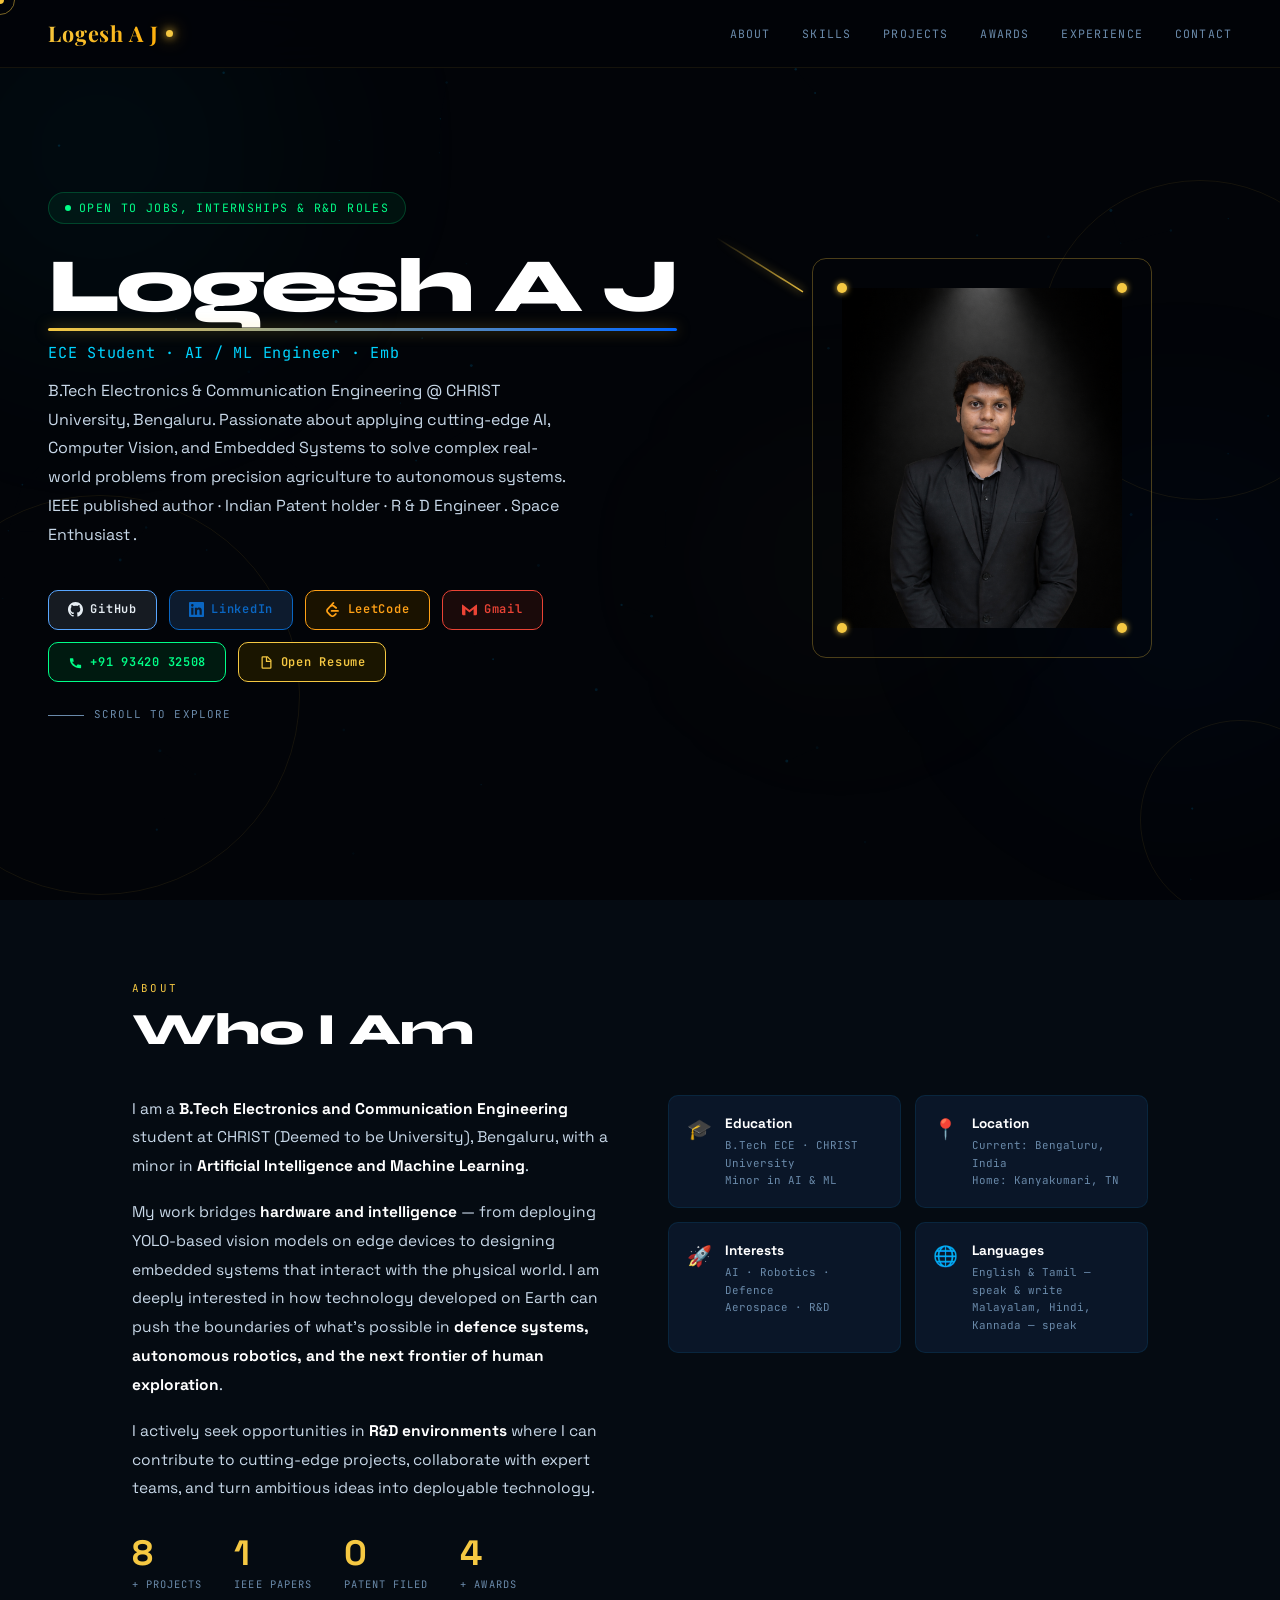
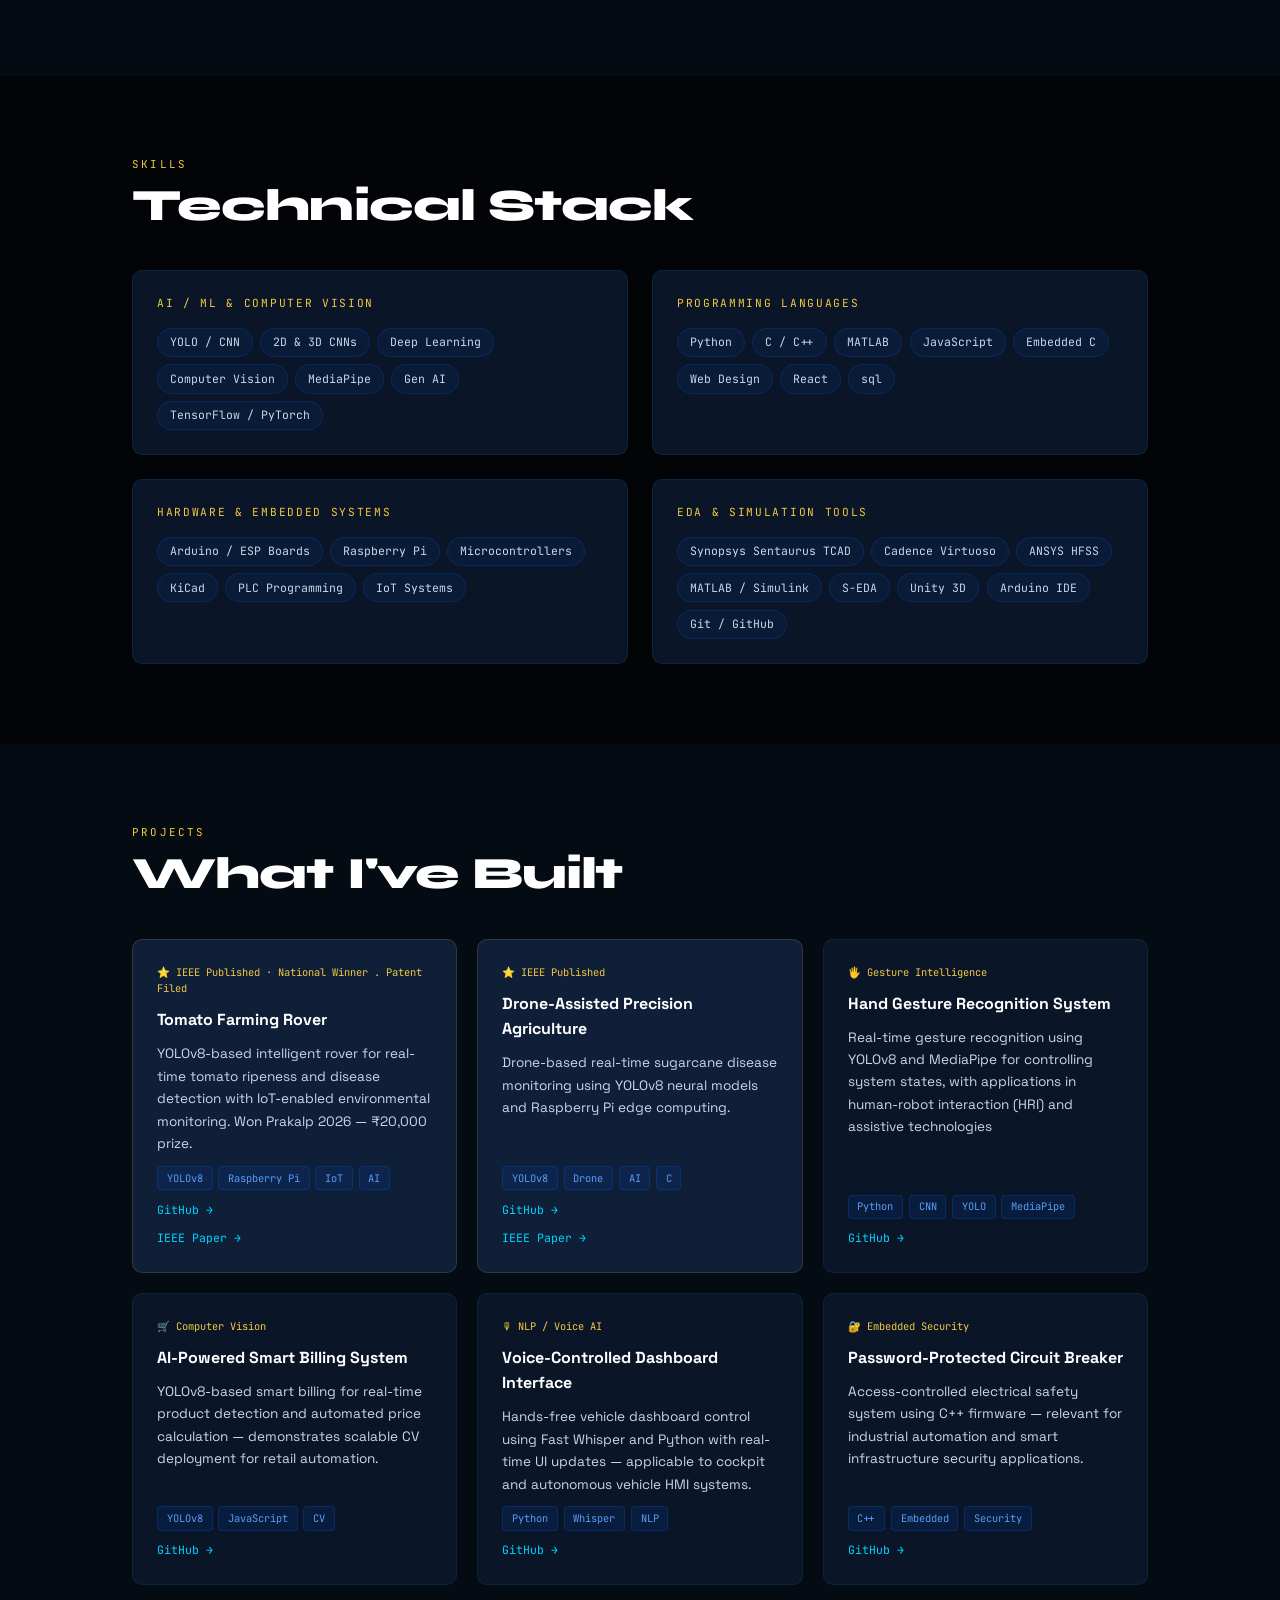
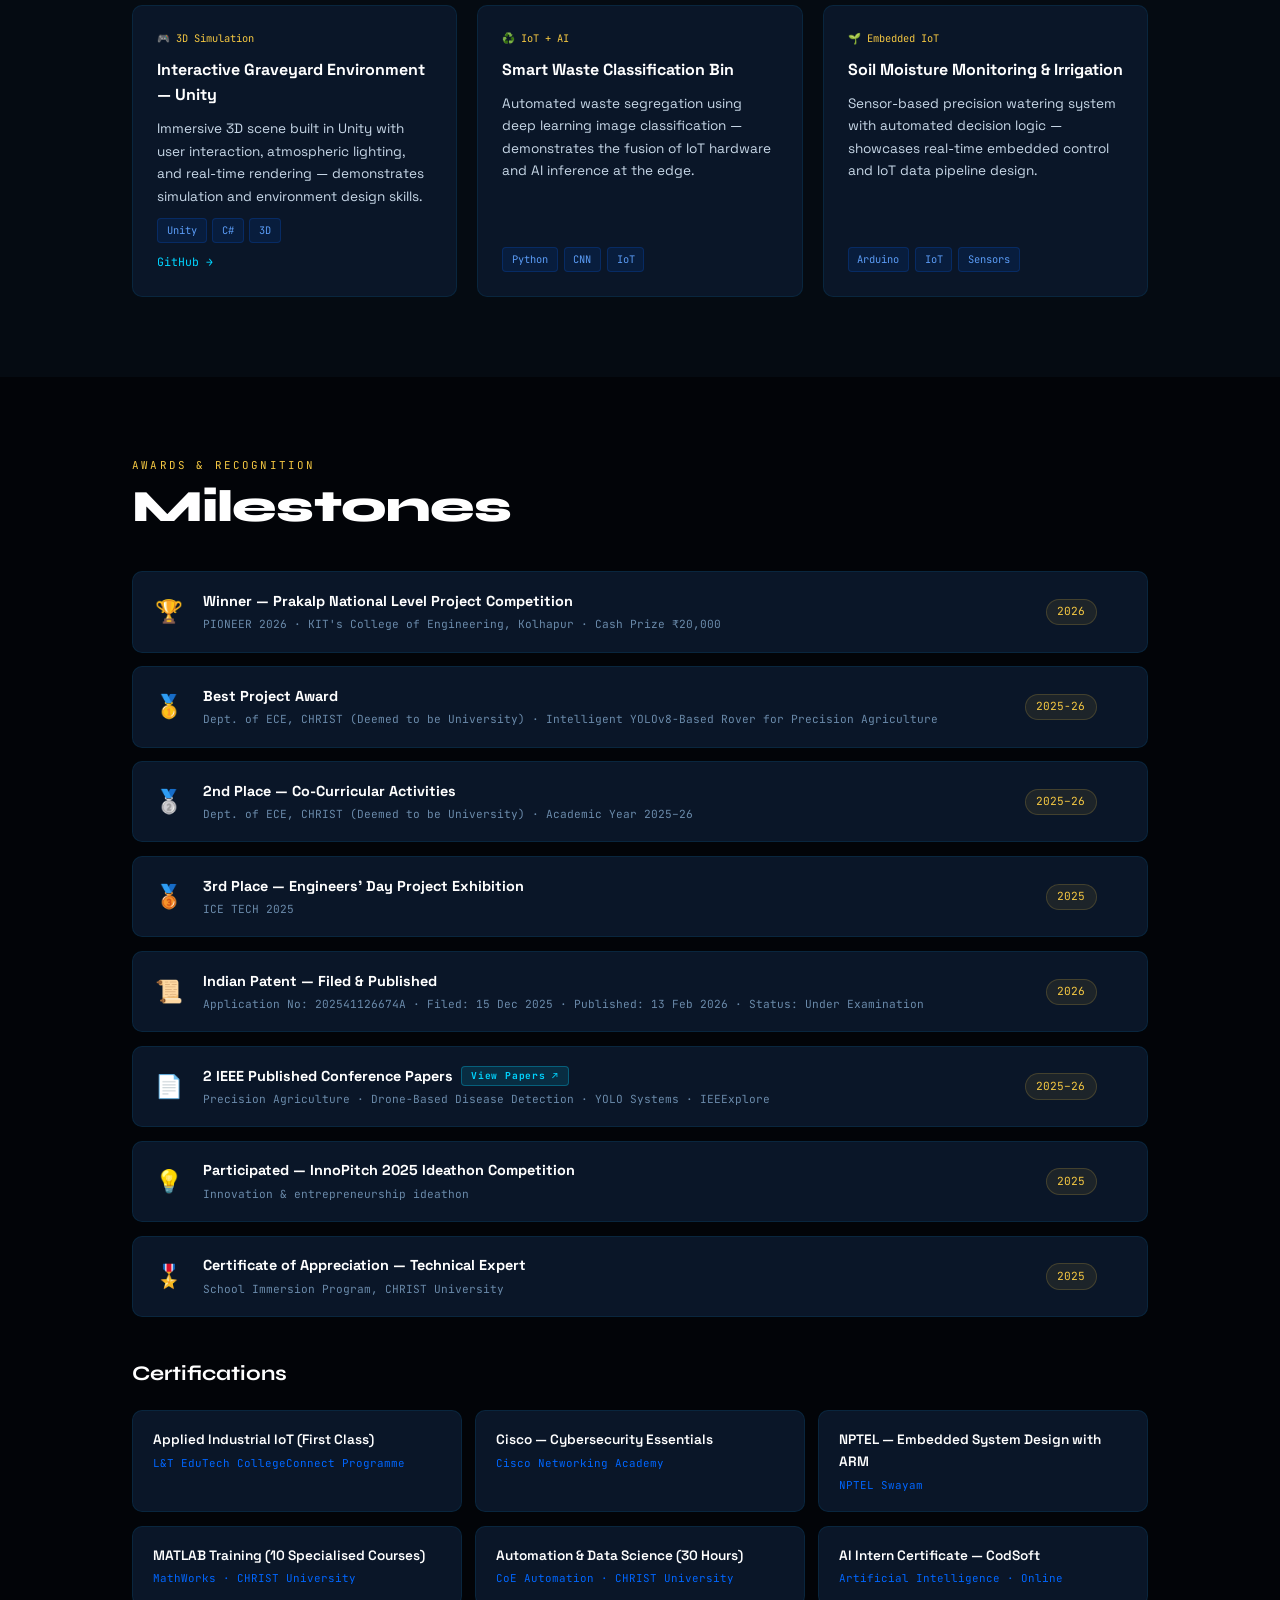
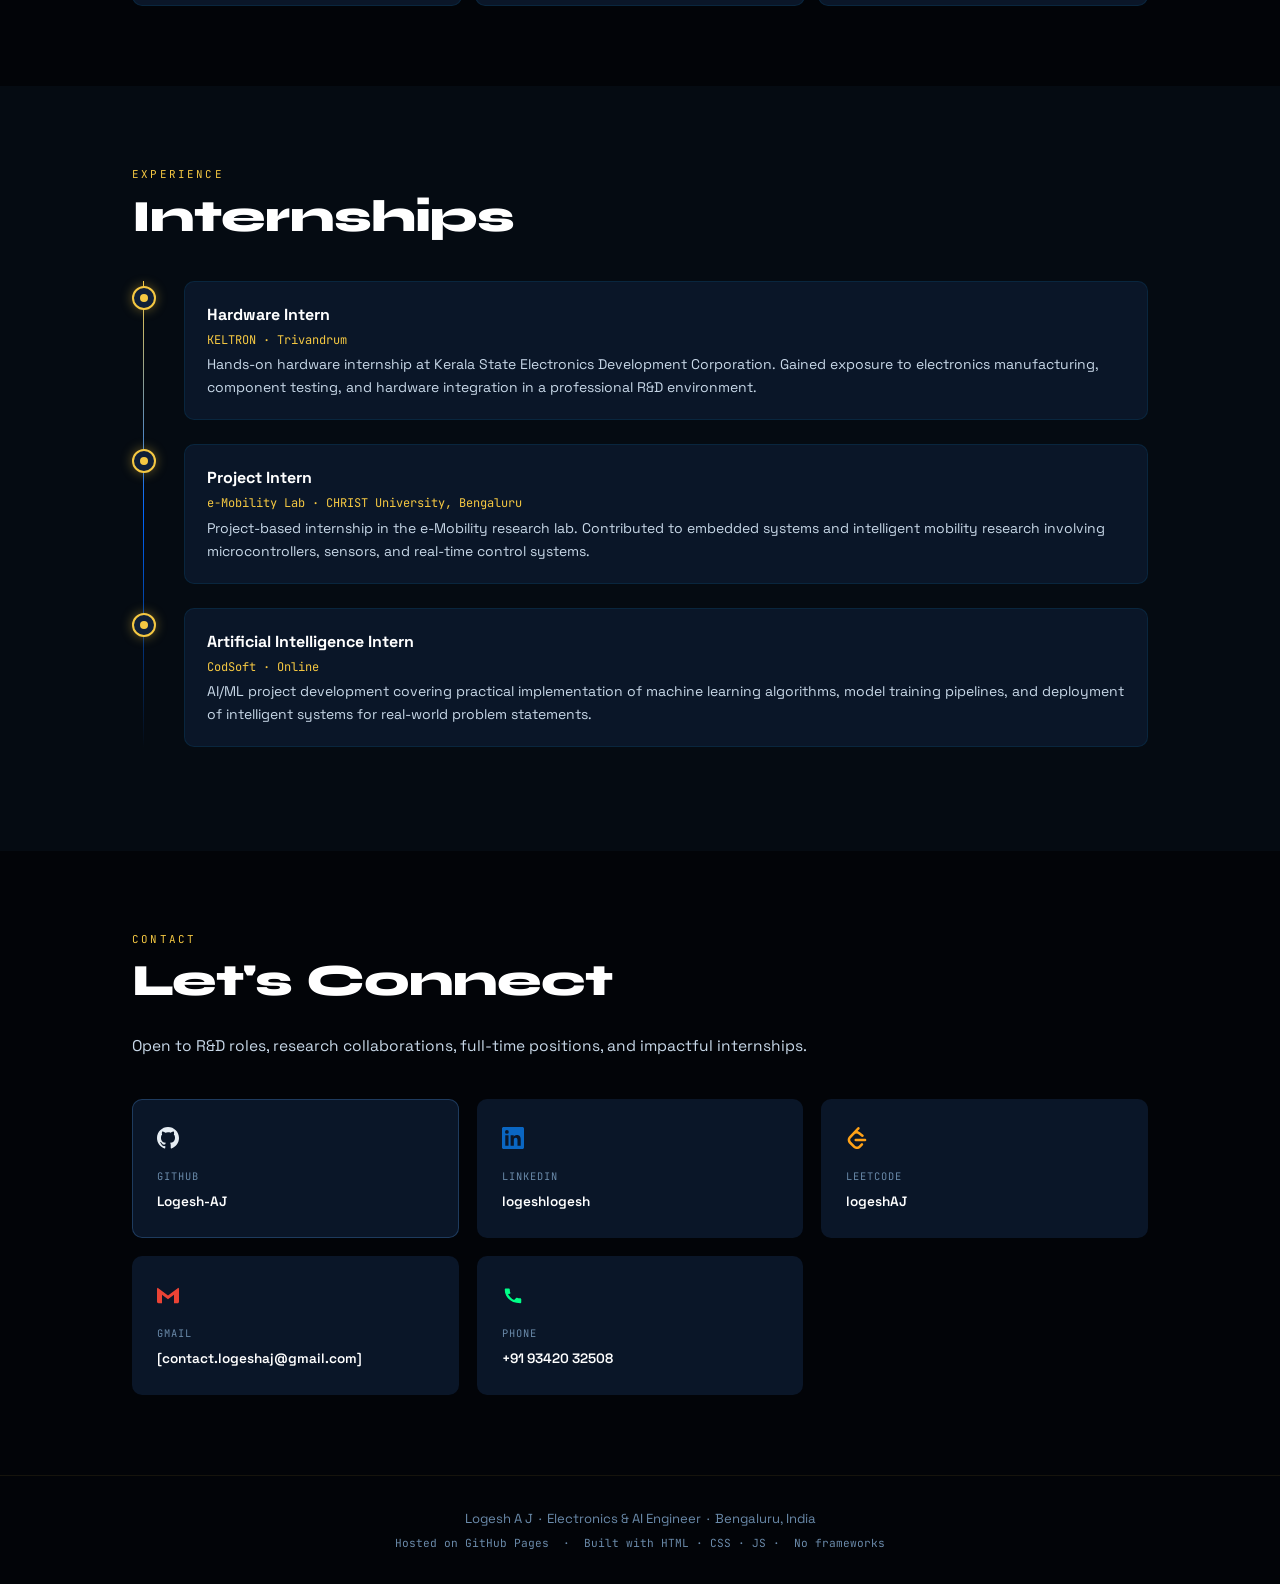
==== commit 80187d49: "Add files via upload" ====
--- a/portfolio/index.html
+++ b/portfolio/index.html
@@ -121,8 +121,8 @@
         <svg width="15" height="15" fill="currentColor" viewBox="0 0 24 24"><path d="M13.483 0a1.374 1.374 0 0 0-.961.438L7.116 6.226l-3.854 4.126a5.266 5.266 0 0 0-1.209 2.104 5.35 5.35 0 0 0-.125.513 5.527 5.527 0 0 0 .062 2.362 5.83 5.83 0 0 0 .349 1.017 5.938 5.938 0 0 0 1.271 1.818l4.277 4.193.039.038c2.248 2.165 5.852 2.133 8.063-.074l2.396-2.392c.54-.54.54-1.414.003-1.955a1.378 1.378 0 0 0-1.951-.003l-2.396 2.392a3.021 3.021 0 0 1-4.205.038l-.02-.019-4.276-4.193c-.652-.64-.972-1.469-.948-2.263a2.68 2.68 0 0 1 .066-.523 2.545 2.545 0 0 1 .619-1.164L9.13 8.114c1.058-1.134 3.204-1.27 4.43-.278l3.501 2.831c.593.48 1.461.387 1.94-.207a1.384 1.384 0 0 0-.207-1.943l-3.5-2.831c-.8-.647-1.766-1.045-2.774-1.202l2.015-2.158A1.384 1.384 0 0 0 13.483 0zm-2.866 12.815a1.38 1.38 0 0 0-1.38 1.382 1.38 1.38 0 0 0 1.38 1.382H20.79a1.38 1.38 0 0 0 1.38-1.382 1.38 1.38 0 0 0-1.38-1.382z"/></svg>
         LeetCode
       </a>
-      <!-- Gmail — opens compose with email pre-filled in TO -->
-      <a href="https://mail.google.com/mail/?view=cm&to=contact.logeshaj@gmail.com" target="_blank" class="social-btn btn-gmail">
+      <!-- Gmail — opens compose; mobile uses mailto, desktop uses Gmail web -->
+      <a href="mailto:contact.logeshaj@gmail.com" class="social-btn btn-gmail" id="gmailHeroBtn">
         <svg width="15" height="15" fill="currentColor" viewBox="0 0 24 24"><path d="M24 5.457v13.909c0 .904-.732 1.636-1.636 1.636h-3.819V11.73L12 16.64l-6.545-4.91v9.273H1.636A1.636 1.636 0 0 1 0 19.366V5.457c0-.54.273-1.01.682-1.29L12 12.64l11.318-8.473c.41.28.682.75.682 1.29z"/></svg>
         Gmail
       </a>
@@ -626,10 +626,10 @@
         <div class="cc-value">logeshAJ</div>
       </a>
       <!-- Gmail — opens compose tab with TO pre-filled -->
-      <a class="ccard ccard-gmail rv d1" href="https://mail.google.com/mail/?view=cm&to=contact.logeshaj@gmail.com" target="_blank">
+      <a class="ccard ccard-gmail rv d1" href="mailto:contact.logeshaj@gmail.com" id="gmailContactBtn">
         <div class="cc-icon"><svg width="22" height="22" fill="#ea4335" viewBox="0 0 24 24"><path d="M24 5.457v13.909c0 .904-.732 1.636-1.636 1.636h-3.819V11.73L12 16.64l-6.545-4.91v9.273H1.636A1.636 1.636 0 0 1 0 19.366V5.457c0-.54.273-1.01.682-1.29L12 12.64l11.318-8.473c.41.28.682.75.682 1.29z"/></svg></div>
         <div class="cc-label">Gmail</div>
-        <div class="cc-value">contact.logeshaj@gmail.com</div>
+        <div class="cc-value"><span class="__cf_email__" data-cfemail="4b2824253f2a283f6527242c2e38232a210b2c262a222765282426">[contact.logeshaj@gmail.com]</span></div>
       </a>
       <a class="ccard ccard-phone rv d2" href="tel:+919342032508">
         <div class="cc-icon"><svg width="22" height="22" fill="#00ff88" viewBox="0 0 24 24"><path d="M6.6 10.8c1.4 2.8 3.8 5.1 6.6 6.6l2.2-2.2c.3-.3.7-.4 1-.2 1.1.4 2.3.6 3.6.6.6 0 1 .4 1 1V20c0 .6-.4 1-1 1C9.6 21 3 14.4 3 6c0-.6.4-1 1-1h3.5c.6 0 1 .4 1 1 0 1.3.2 2.5.6 3.6.1.3 0 .7-.2 1L6.6 10.8z"/></svg></div>
@@ -646,11 +646,11 @@
 <footer>
   <div class="container">
     <p>Logesh A J &nbsp;·&nbsp; Electronics &amp; AI Engineer &nbsp;·&nbsp; Bengaluru, India</p>
-    <p class="f-mono">Hosted on GitHub Pages &nbsp;·&nbsp; Built with HTML · CSS · JS</p>
+    <p class="f-mono">Hosted on GitHub Pages &nbsp;·&nbsp; Built with HTML · CSS · JS&nbsp;·&nbsp; No frameworks</p>
   </div>
 </footer>
 
-<!-- JavaScript -->
+<!-- JS -->
 <script src="js/main.js"></script>
 </body>
-</html>
+</html>
--- a/portfolio/css/style.css
+++ b/portfolio/css/style.css
@@ -53,6 +53,7 @@
   z-index: 9999; width: 0;
   box-shadow: 0 0 8px rgba(245,200,66,.7);
   transition: width .1s;
+  pointer-events: none;
 }
 
 /* ============================================================
@@ -109,11 +110,12 @@
    ============================================================ */
 .nav {
   position: fixed; top: 0; left: 0; right: 0;
-  z-index: 100;
+  z-index: 1000;
   display: flex; align-items: center; justify-content: space-between;
   padding: 1rem 3rem;
   background: rgba(2,4,8,0.9);
   backdrop-filter: blur(24px);
+  -webkit-backdrop-filter: blur(24px);
   border-bottom: 1px solid rgba(245,200,66,0.08);
   transition: padding .3s var(--ease);
 }
@@ -233,6 +235,8 @@
   font-family: var(--mono); font-size: .95rem; color: var(--accent);
   margin-bottom: .75rem; letter-spacing: .05em;
   animation: fadeUp 1s .7s both;
+  min-height: 1.6em;
+  display: block;
 }
 .hero-sub {
   font-size: 1rem; color: var(--text-sub); line-height: 1.8;
@@ -635,9 +639,9 @@
 @media (max-width: 768px) {
   .nav { padding: .9rem 1.25rem; }
   .nav.shrunk { padding: .7rem 1.25rem; }
-  .nav-links { display: none; flex-direction: column; position: fixed; top: 0; left: 0; right: 0; bottom: 0; background: rgba(2,4,8,.98); padding: 5rem 2rem 2rem; gap: 1.75rem; overflow-y: auto; z-index: 101; }
+  .nav-links { display: none; flex-direction: column; position: fixed; top: 0; left: 0; right: 0; bottom: 0; background: rgba(2,4,8,.98); padding: 5rem 2rem 2rem; gap: 1.75rem; overflow-y: auto; z-index: 1001; }
   .nav-links.open { display: flex; }
-  .hamburger { display: flex; }
+  .hamburger { display: flex; z-index: 1002; }
   .hero { flex-direction: column-reverse; padding: 6rem 1.25rem 3rem; gap: 2rem; text-align: center; align-items: center; }
   .hero-name { font-size: clamp(2.4rem,10vw,3.5rem); white-space: normal; }
   .hero-btns { justify-content: center; }
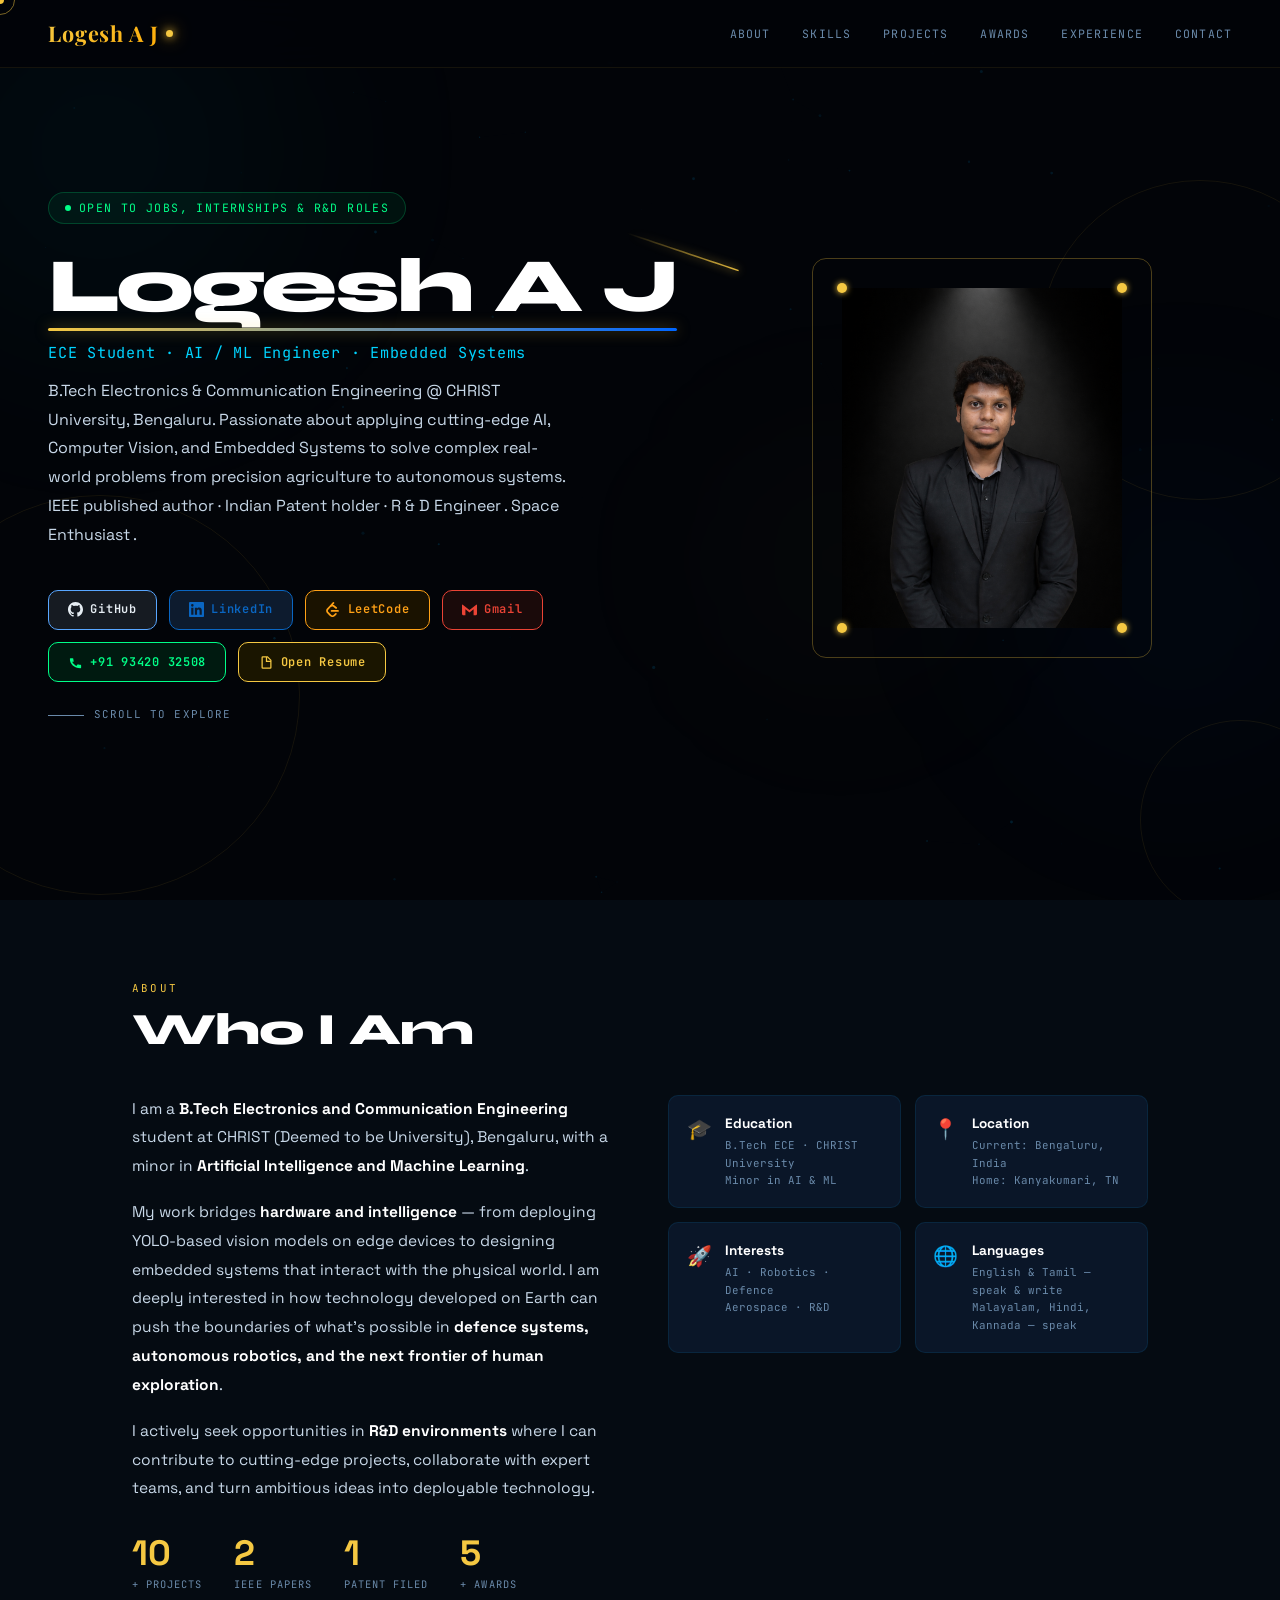
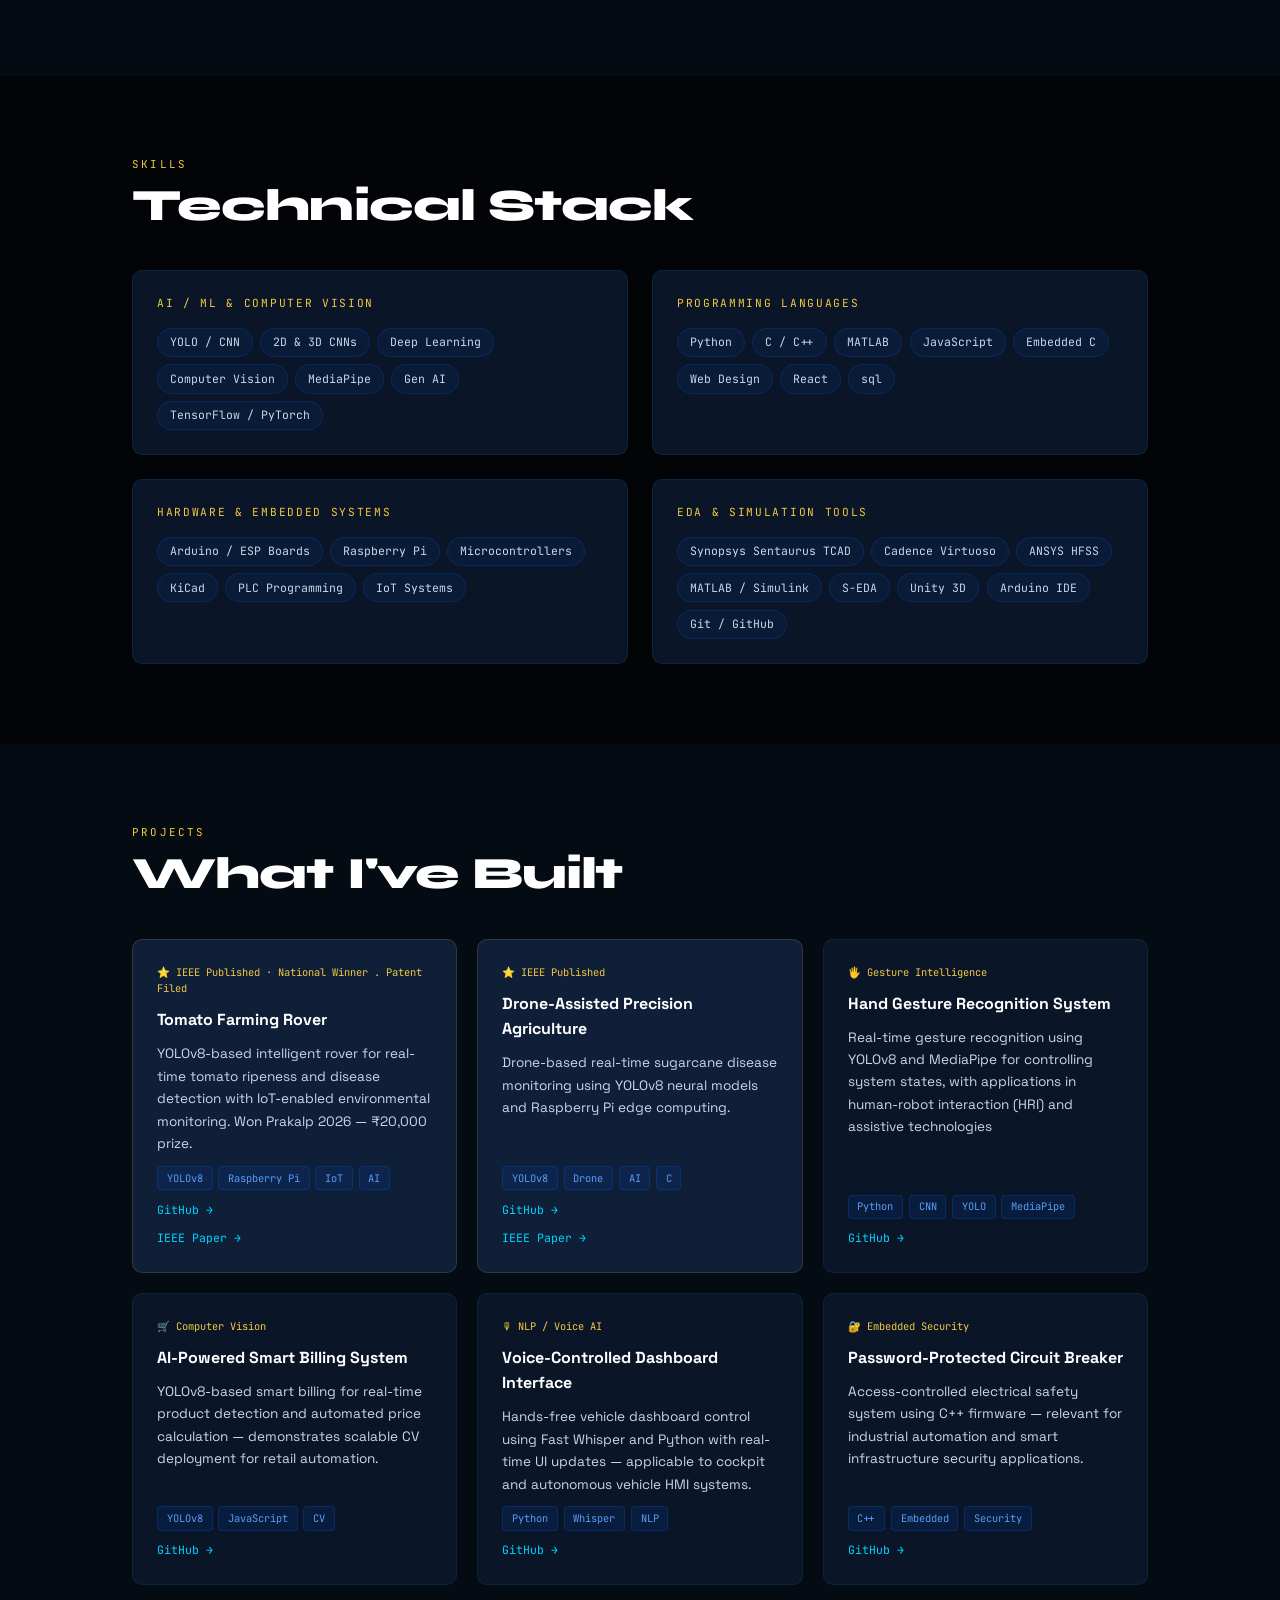
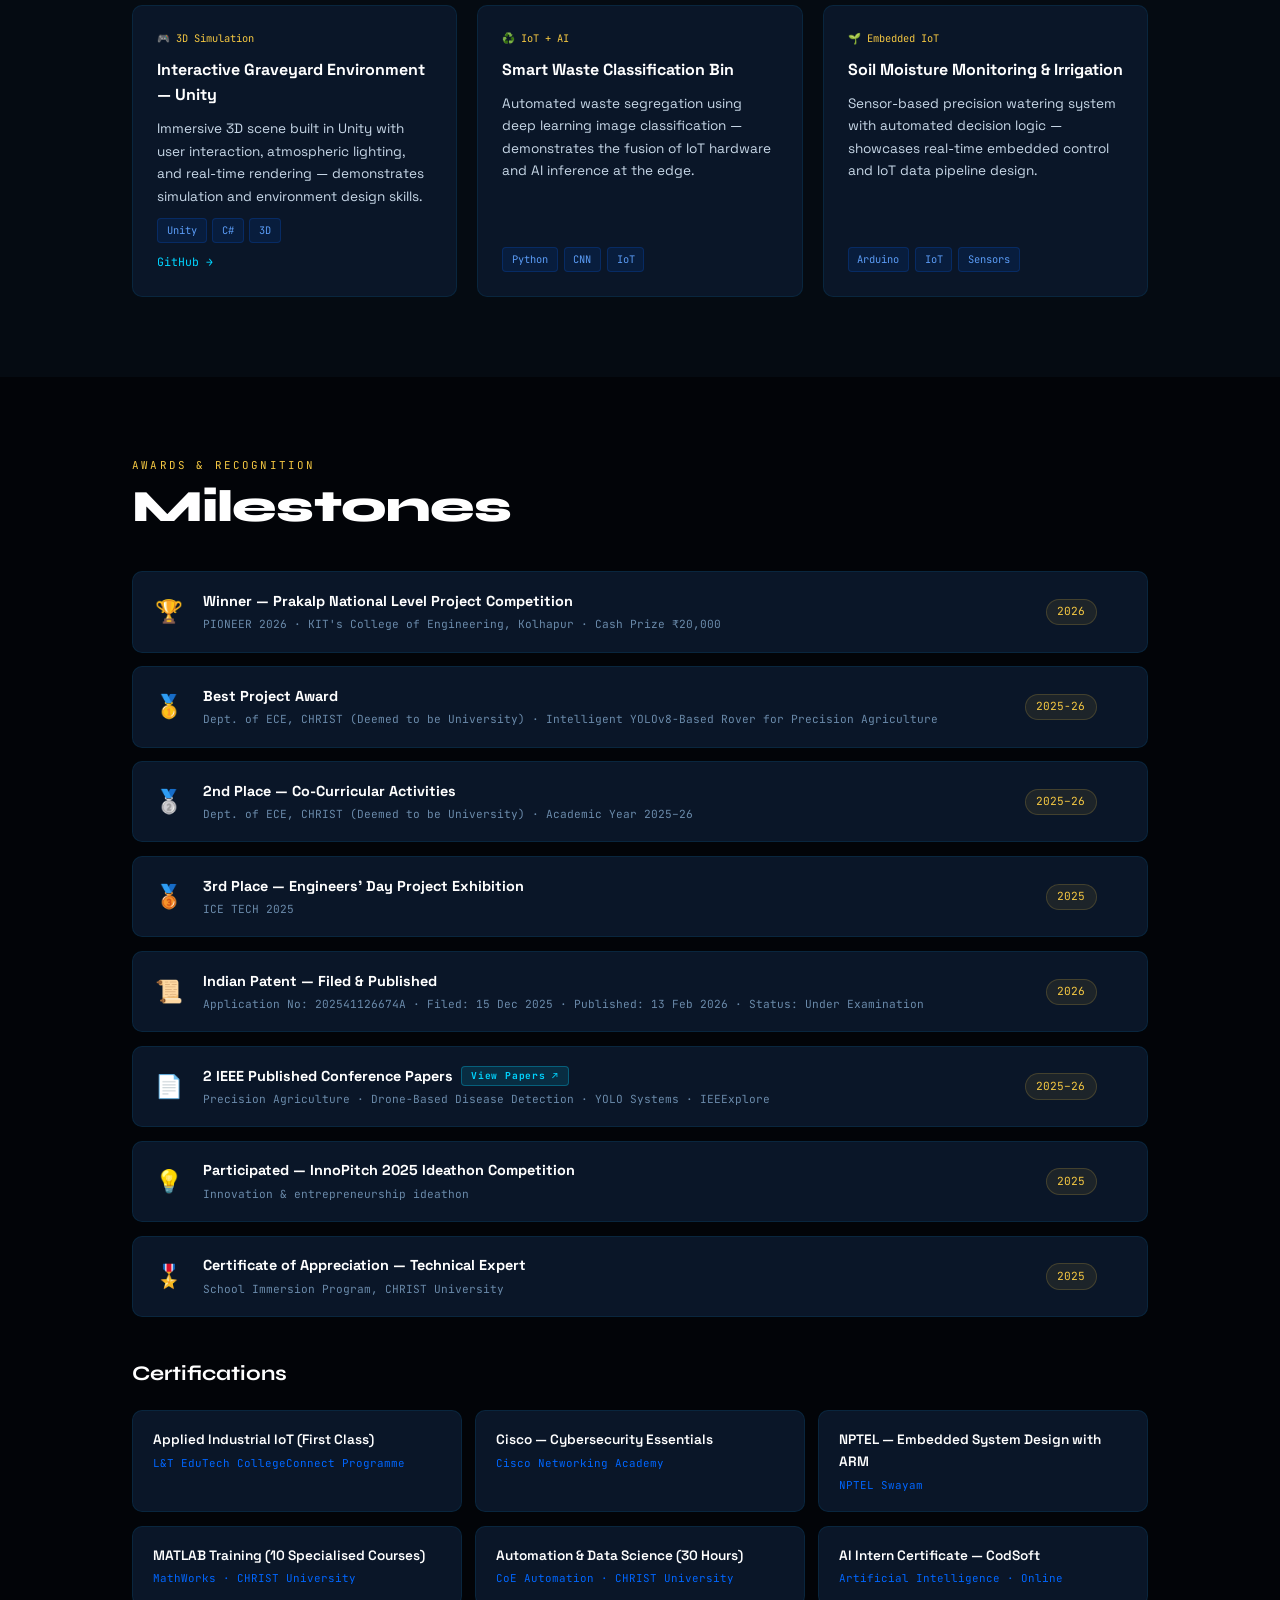
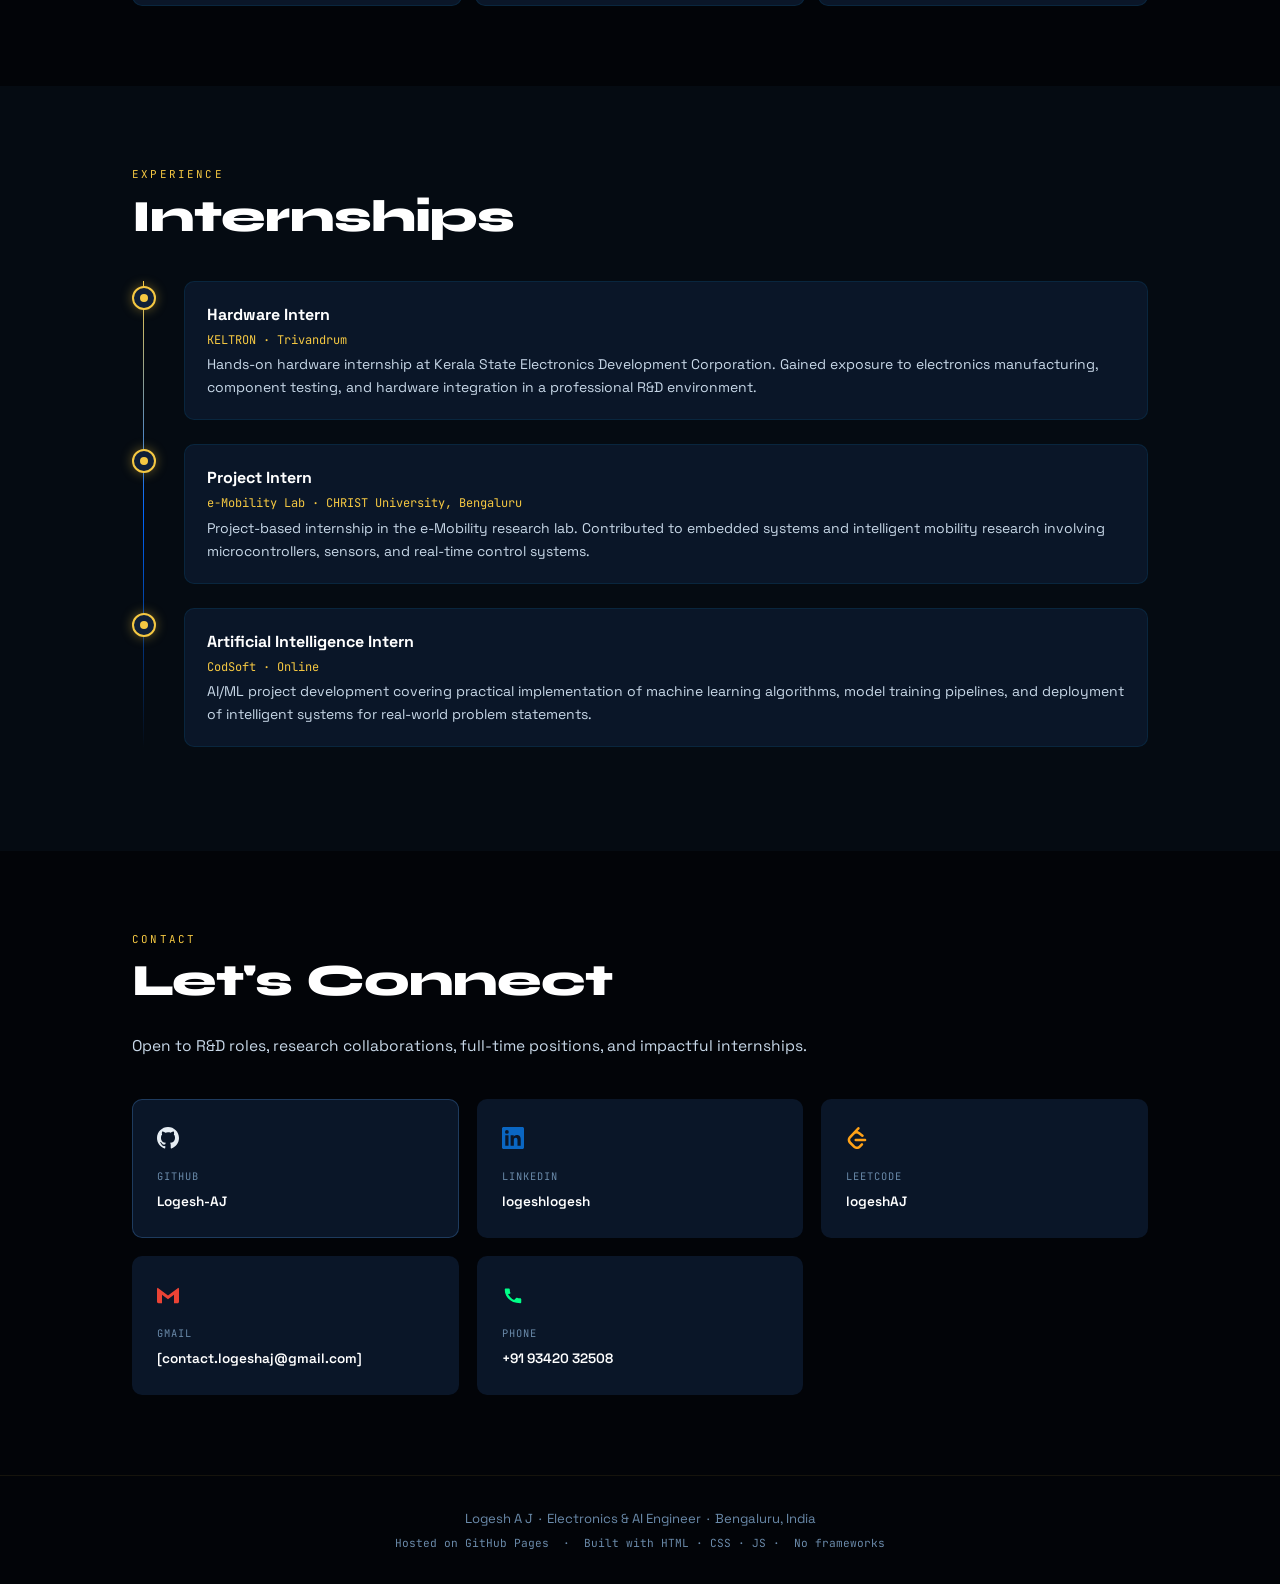
==== commit 19728ab1: "Update index.html" ====
--- a/portfolio/index.html
+++ b/portfolio/index.html
@@ -653,4 +653,4 @@
 <!-- JS -->
 <script src="js/main.js"></script>
 </body>
-</html>+</html>
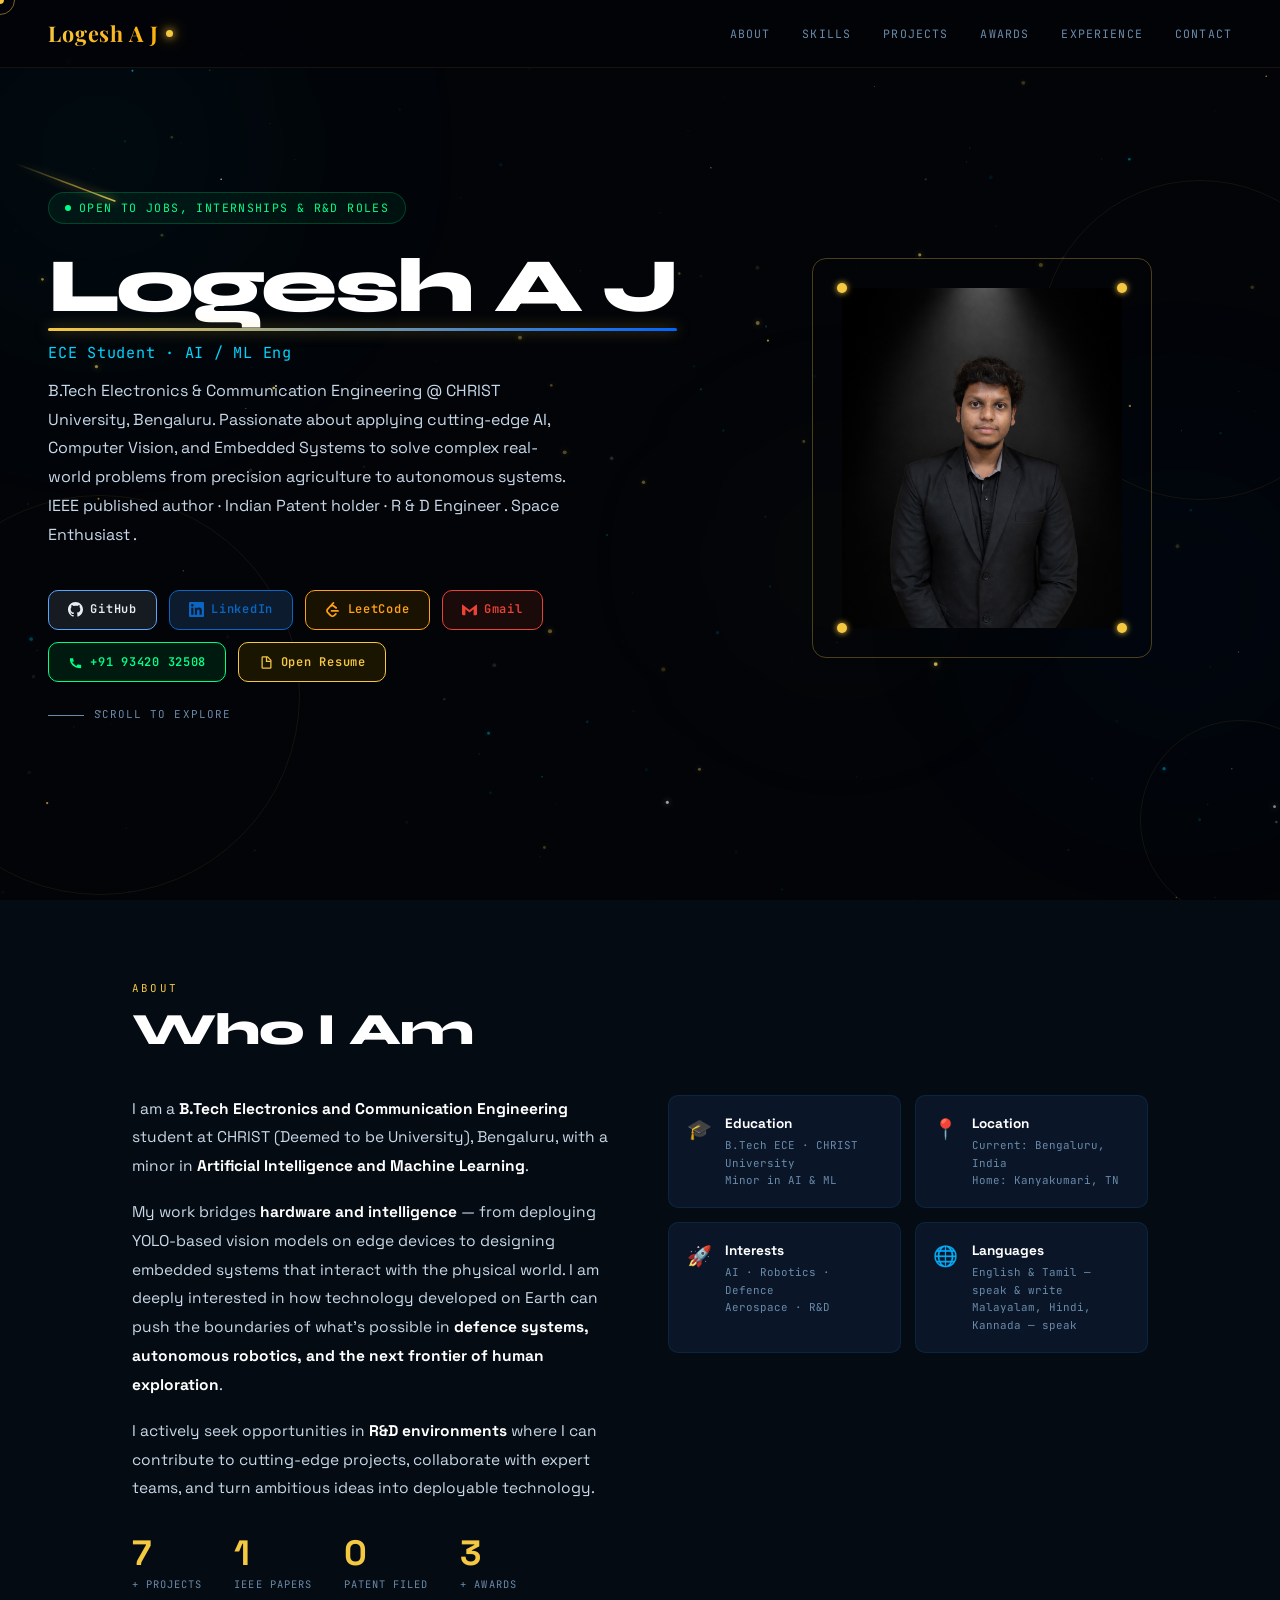
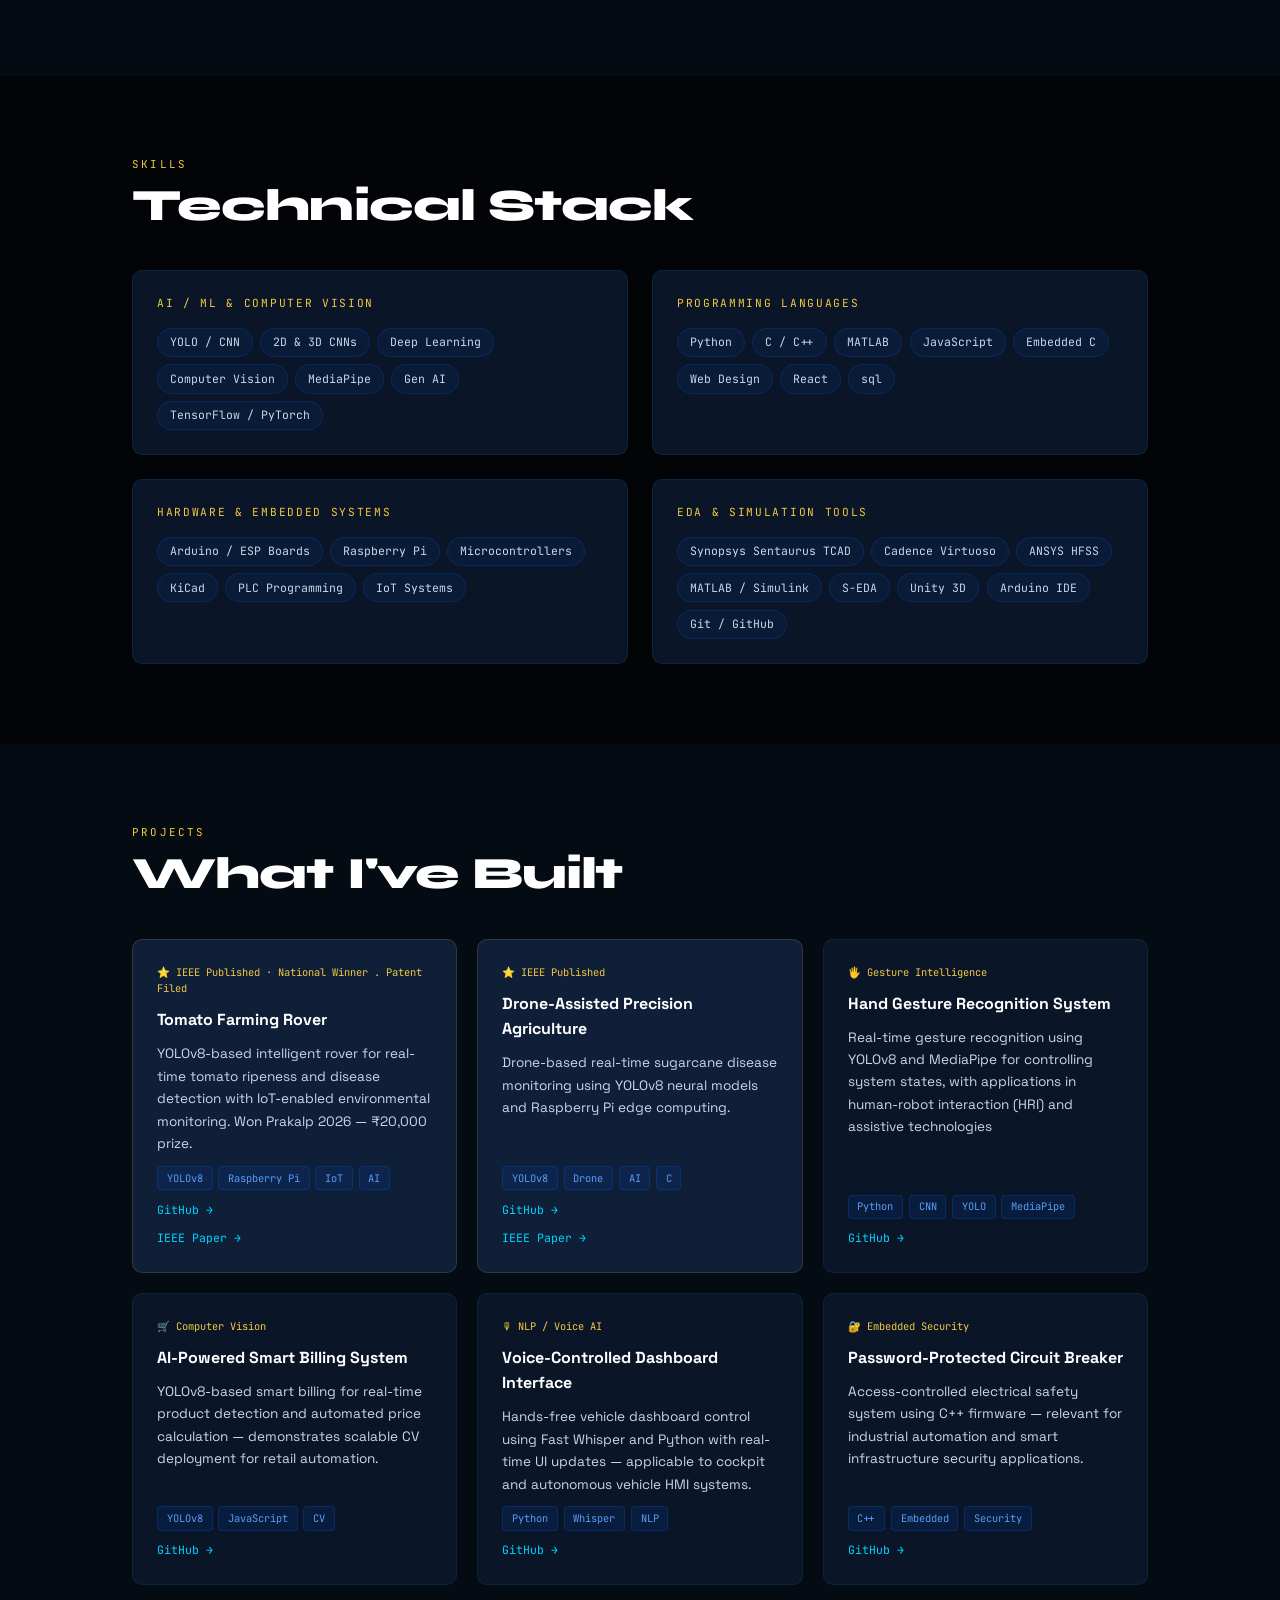
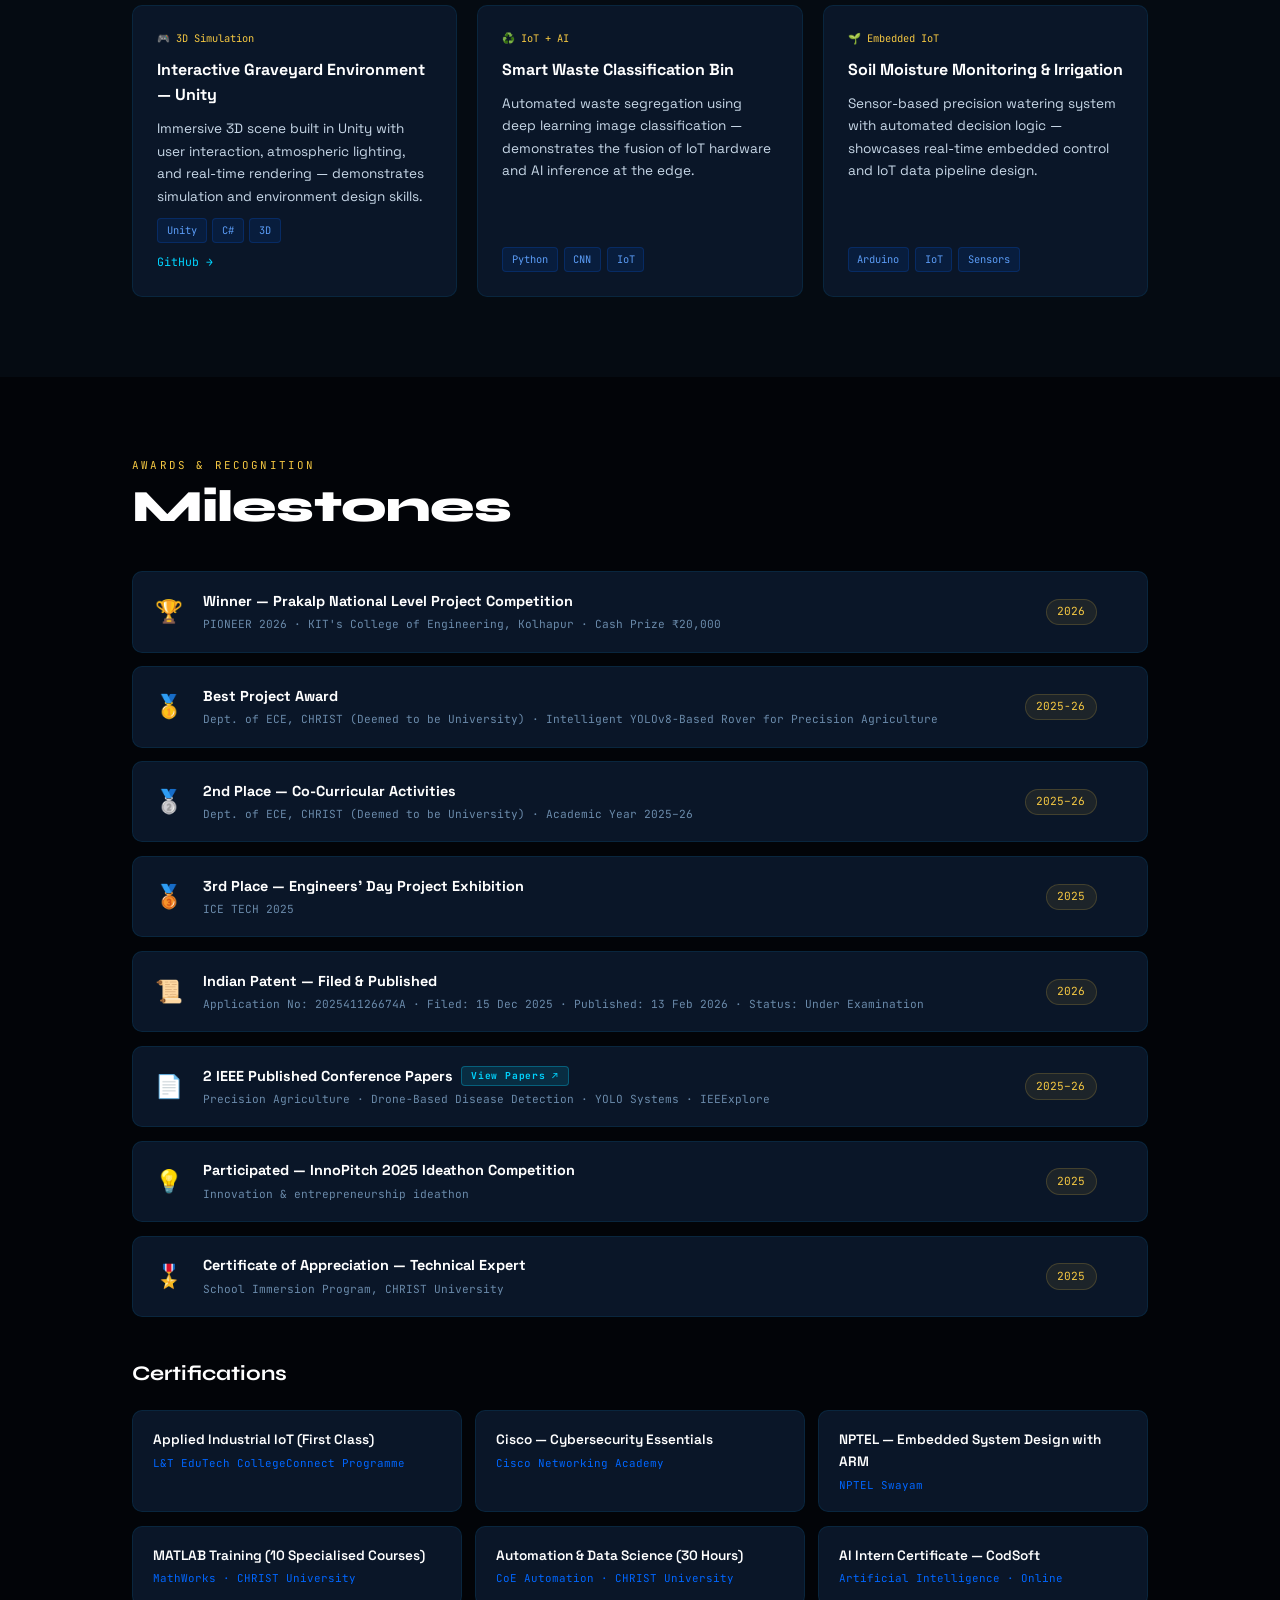
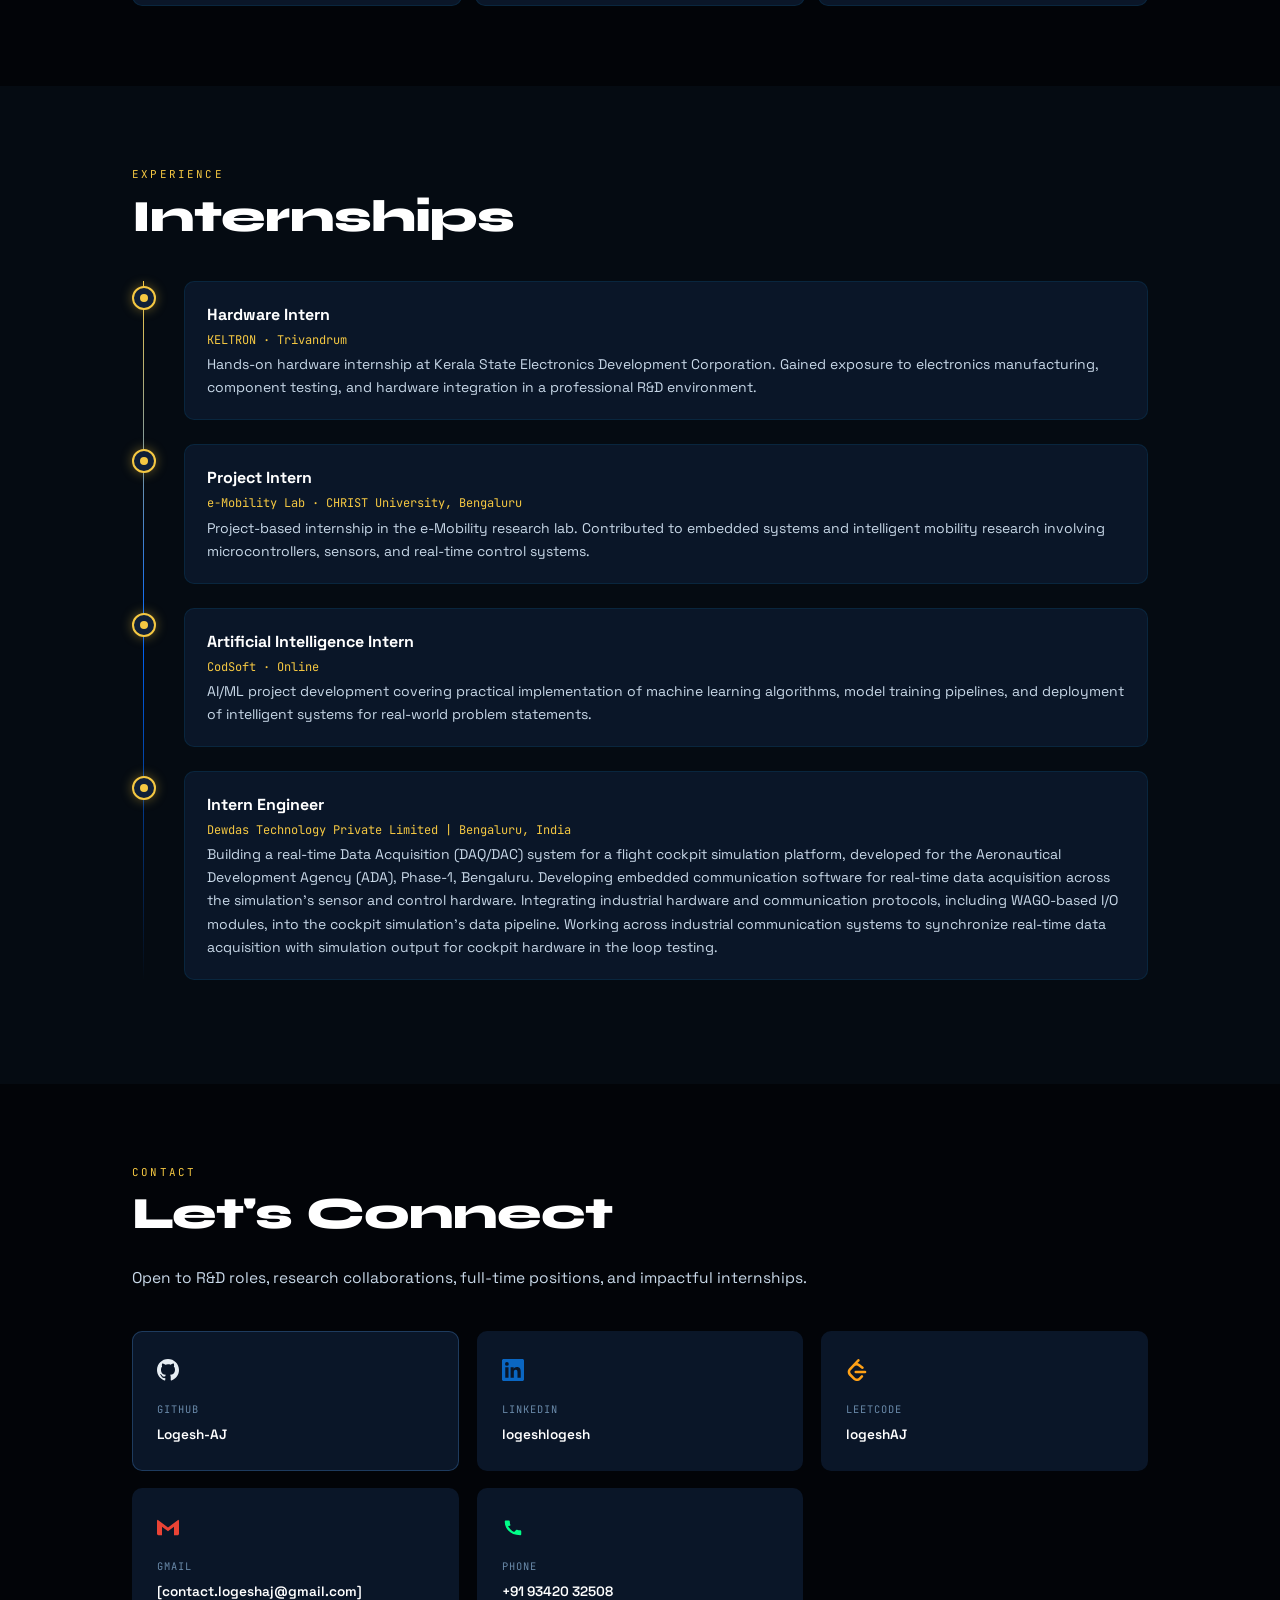
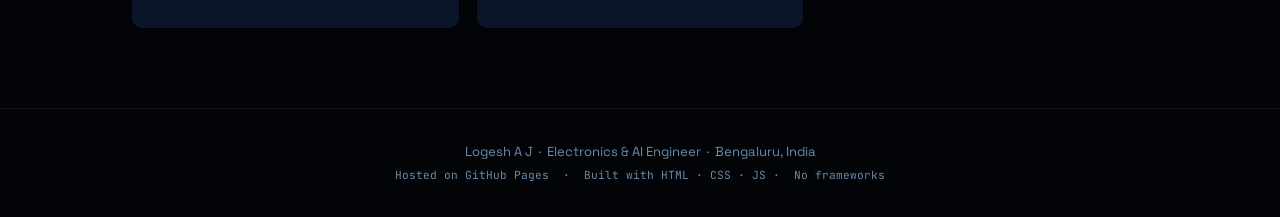
==== commit 244909b8: "Update portfolio website" ====
--- a/portfolio/index.html
+++ b/portfolio/index.html
@@ -596,6 +596,26 @@
         </div>
       </div>
 
+      <!-- Internship 4: DEWDAS Tech -->
+      <div class="tl-item rv d3">
+        <div class="tl-dot-col"><div class="tl-dot"><div class="tl-dot-inner"></div></div></div>
+        <div class="tl-body">
+          <div class="tl-title">Intern Engineer</div>
+          <div class="tl-org">Dewdas Technology Private Limited | Bengaluru, India</div>
+          <div class="tl-desc">Building a real-time Data Acquisition (DAQ/DAC) system for a flight cockpit simulation platform, developed for the
+          Aeronautical
+          Development Agency (ADA), Phase-1, Bengaluru. Developing embedded communication software for real-time data
+          acquisition across the simulation's sensor and control hardware. Integrating industrial hardware and communication
+          protocols, including WAGO-based I/O modules, into the cockpit simulation's data
+          pipeline. Working across industrial communication systems to synchronize real-time data acquisition with simulation
+          output for cockpit
+          hardware in the loop testing.</div>
+        </div>
+      </div>
+
+
+      <!-- end -->
+
     </div>
   </div>
 </section>
@@ -653,4 +673,4 @@
 <!-- JS -->
 <script src="js/main.js"></script>
 </body>
-</html>
+</html>
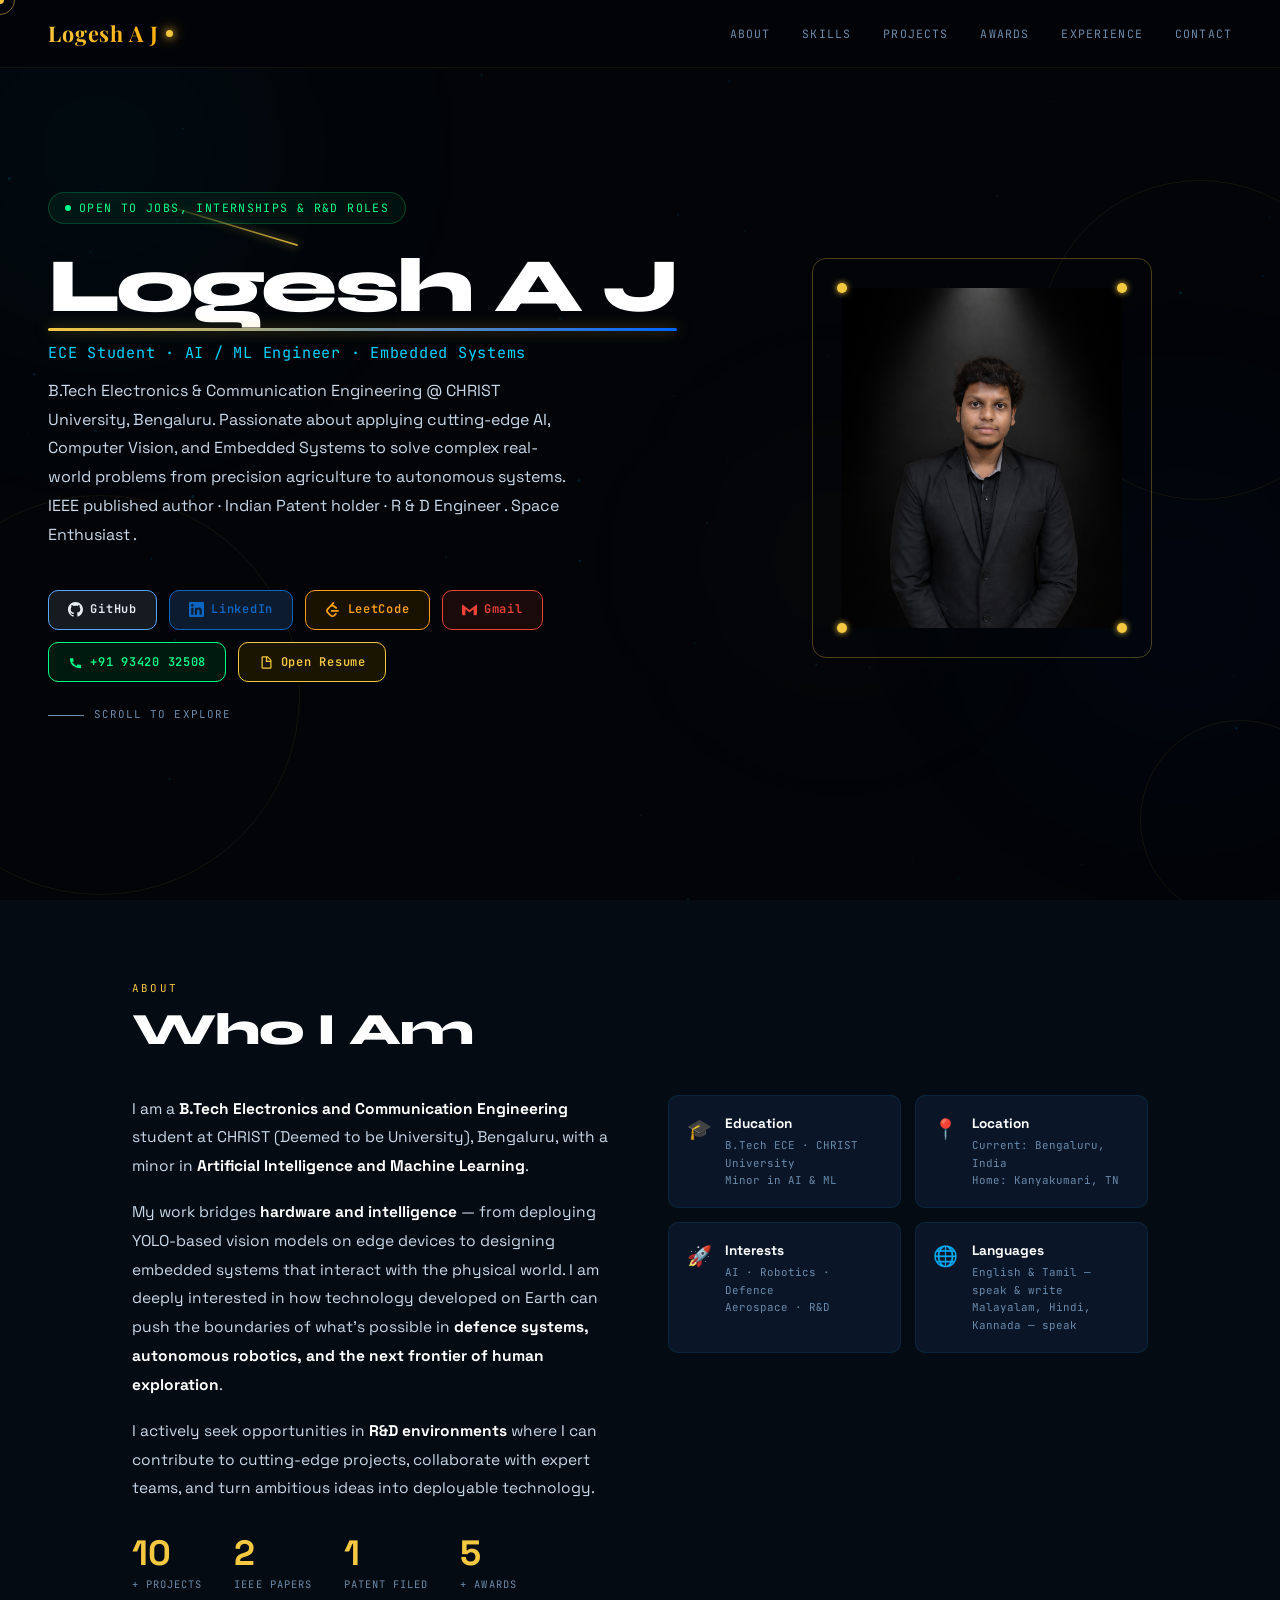
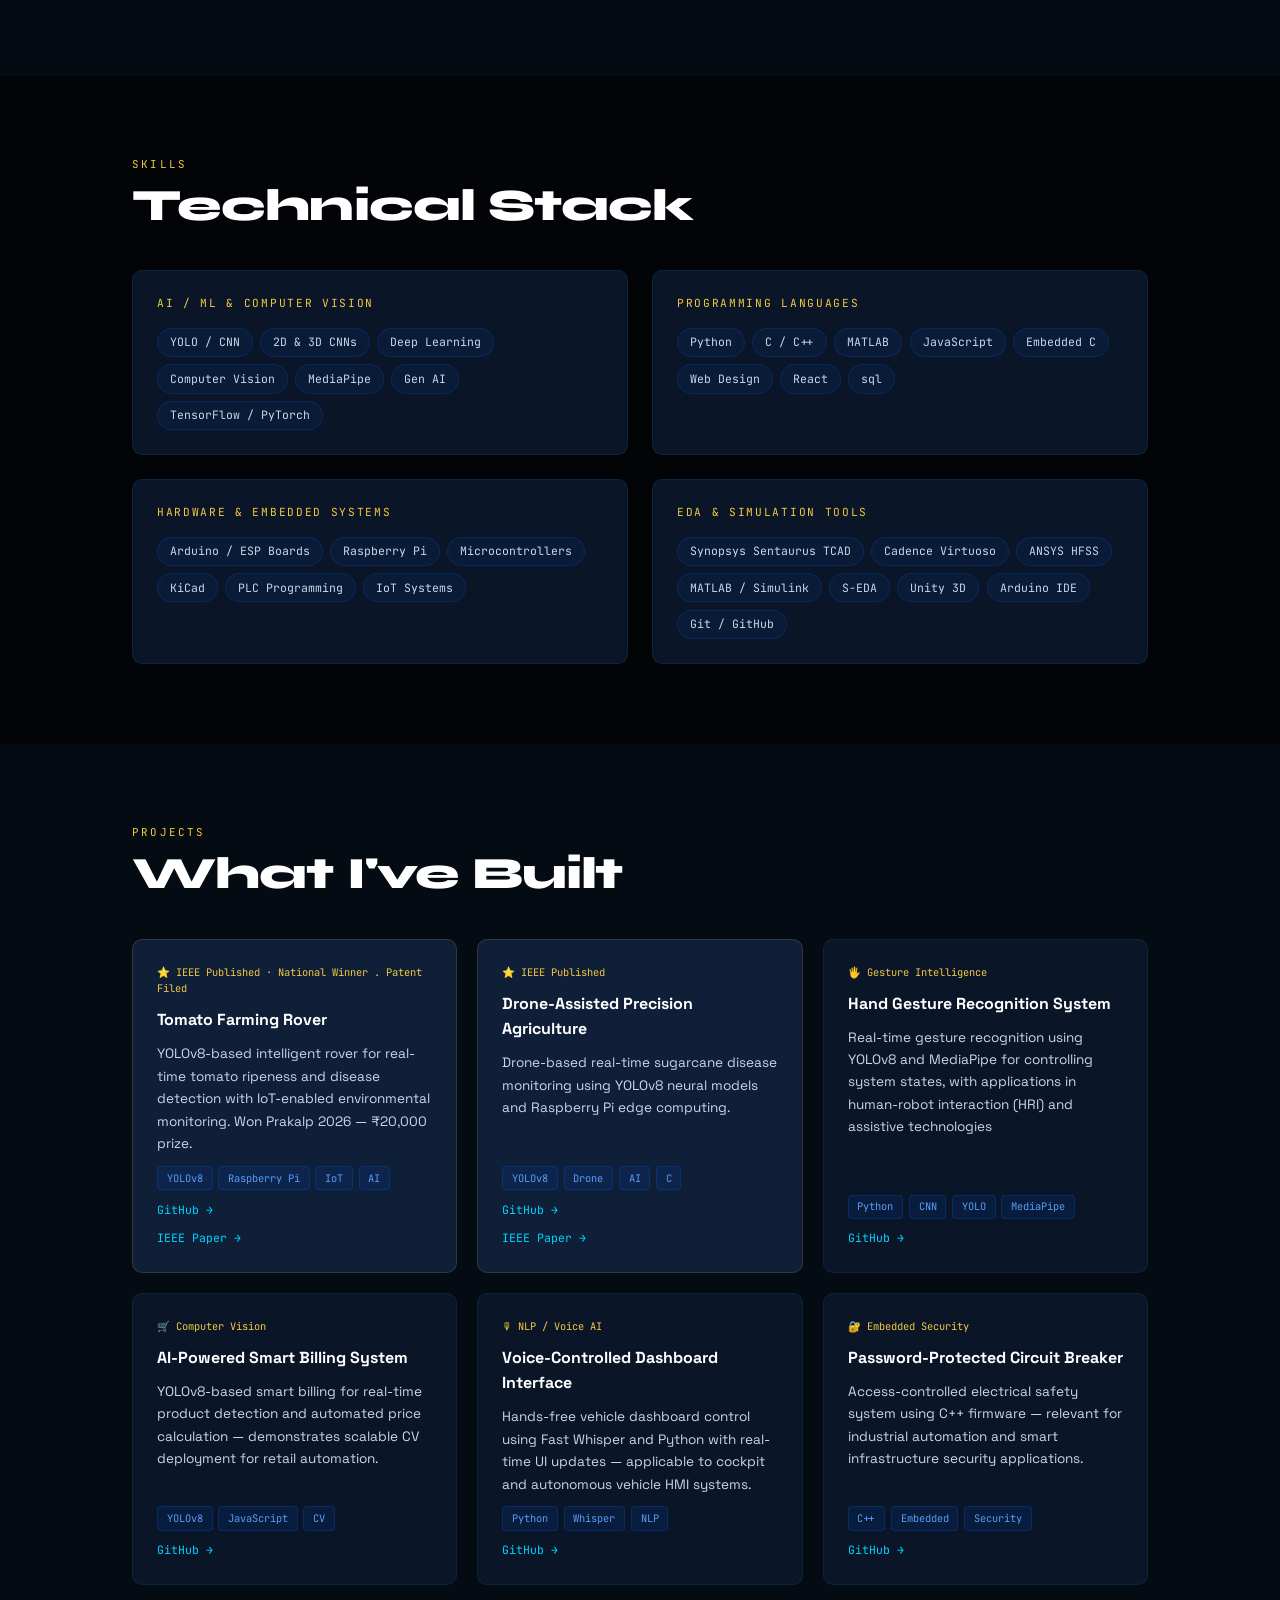
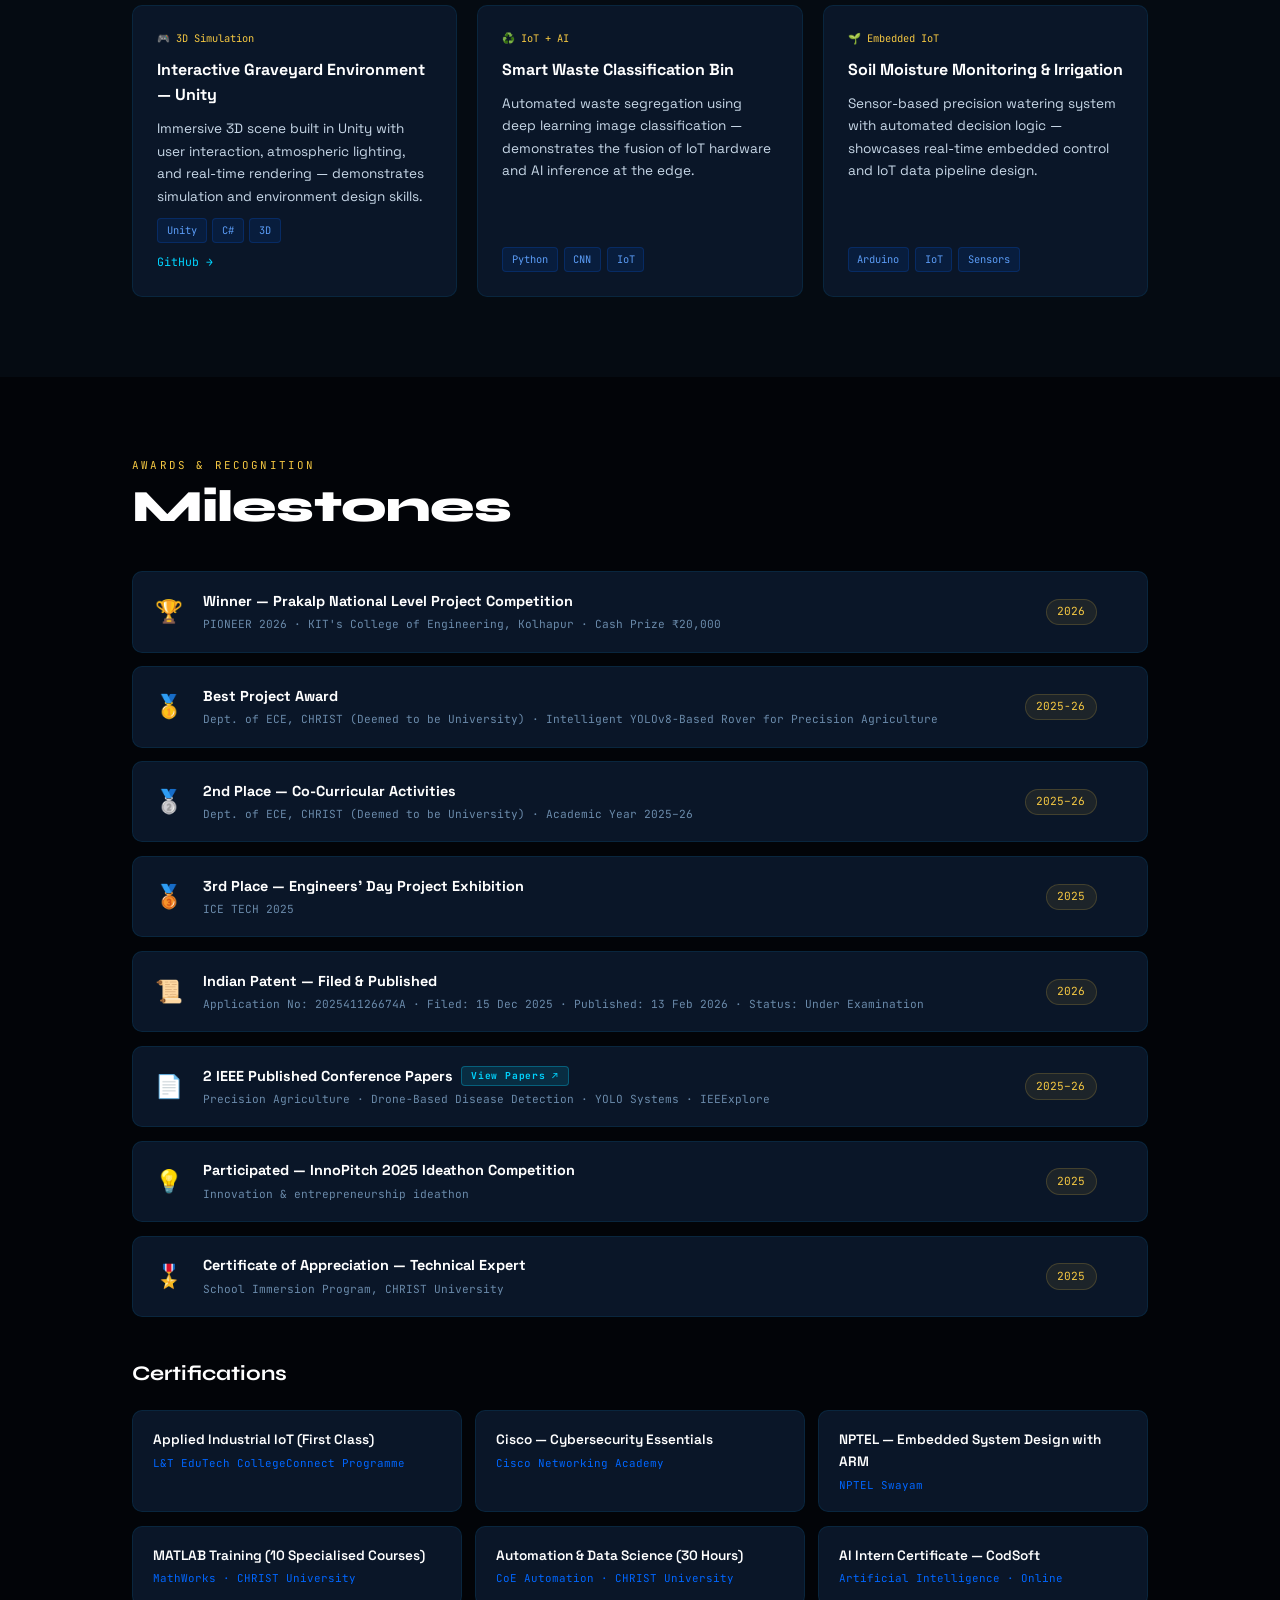
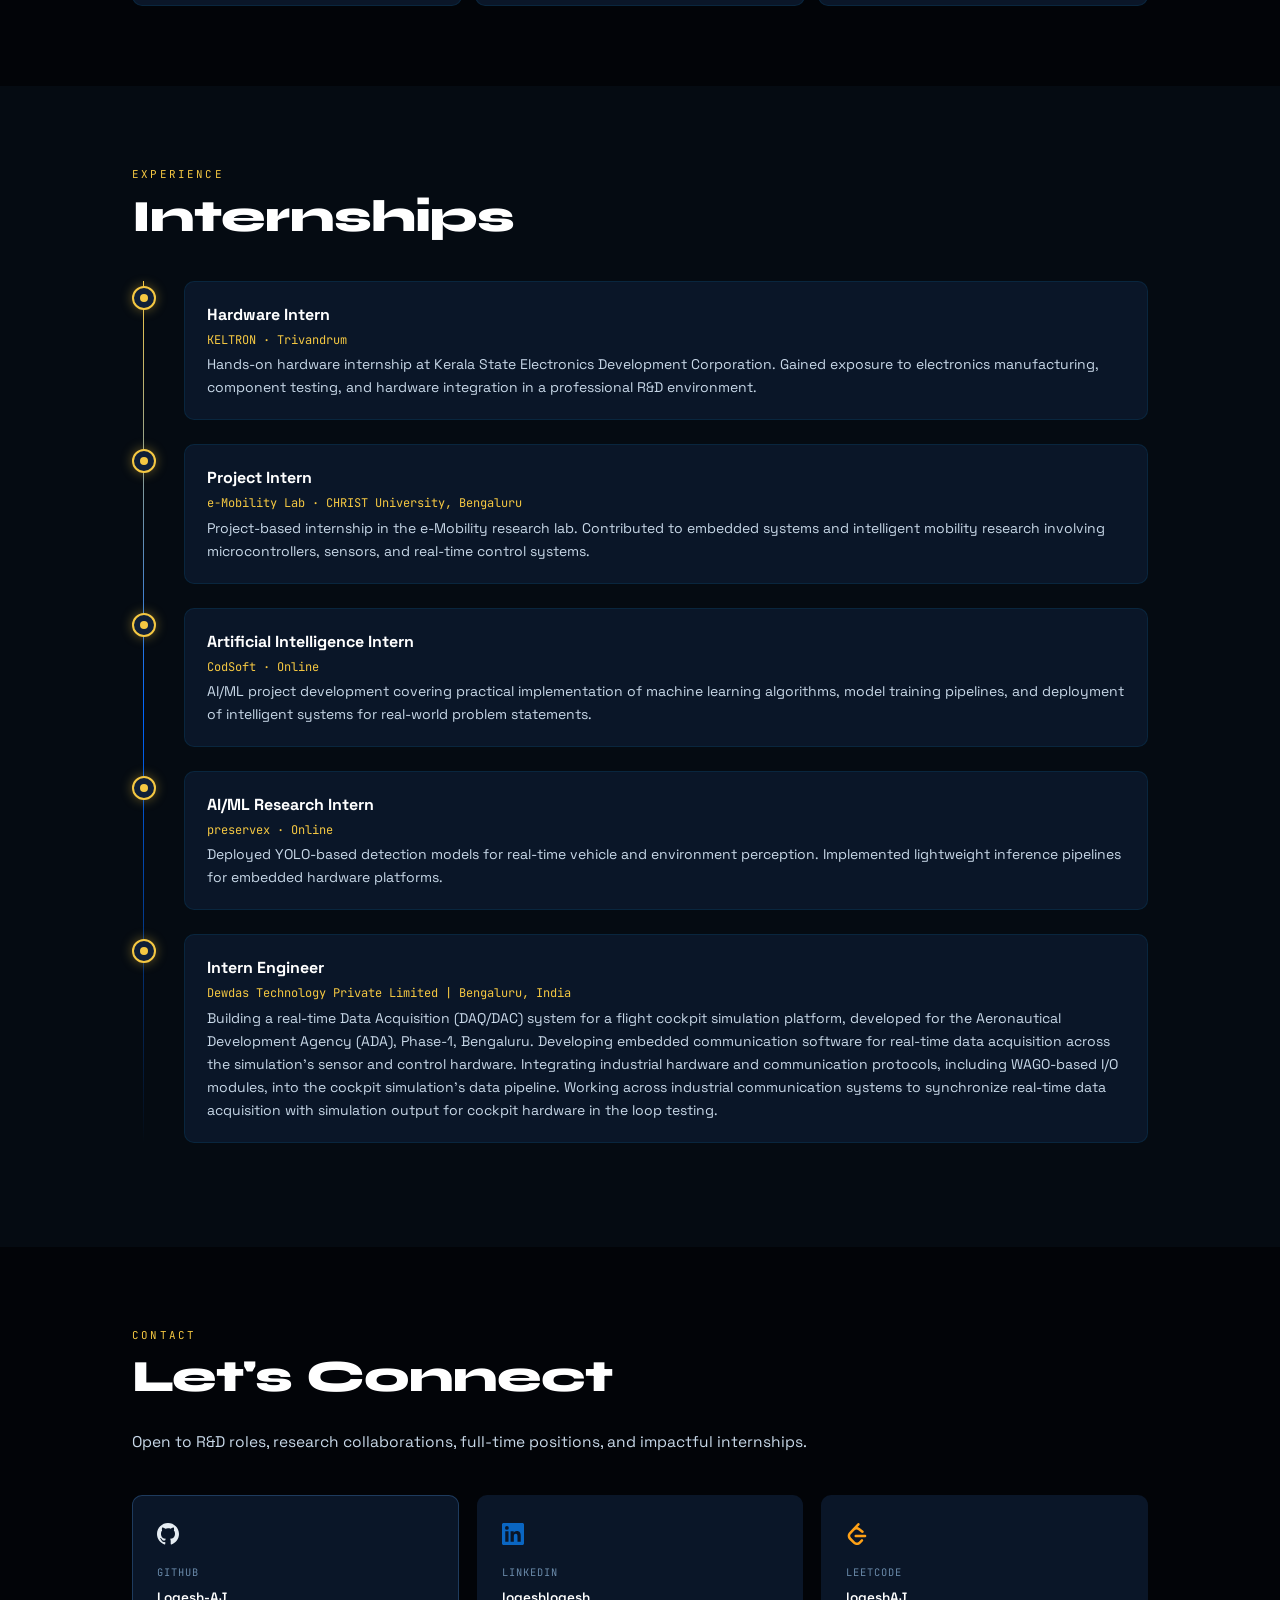
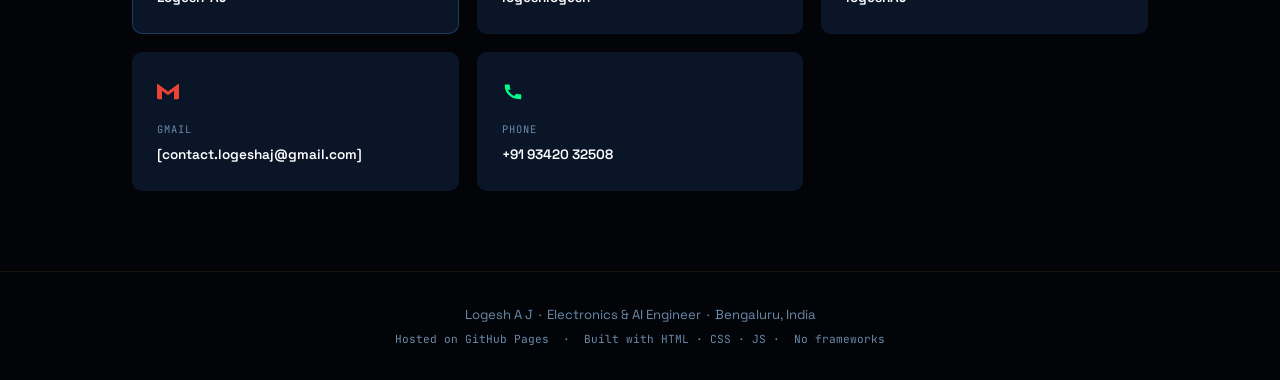
==== commit cedd4073: "Update portfolio website" ====
--- a/portfolio/index.html
+++ b/portfolio/index.html
@@ -596,7 +596,20 @@
         </div>
       </div>
 
-      <!-- Internship 4: DEWDAS Tech -->
+
+      <!-- Internship 4: Preservex  -->
+      <div class="tl-item rv d3">
+        <div class="tl-dot-col"><div class="tl-dot"><div class="tl-dot-inner"></div></div></div>
+        <div class="tl-body">
+          <div class="tl-title">AI/ML Research Intern</div>
+          <div class="tl-org">preservex · Online</div>
+          <div class="tl-desc">Deployed YOLO-based detection models for real-time vehicle and environment perception. Implemented lightweight
+          inference pipelines for embedded hardware platforms.</div>
+        </div>
+      </div>
+
+
+      <!-- Internship 5: DEWDAS Tech -->
       <div class="tl-item rv d3">
         <div class="tl-dot-col"><div class="tl-dot"><div class="tl-dot-inner"></div></div></div>
         <div class="tl-body">
